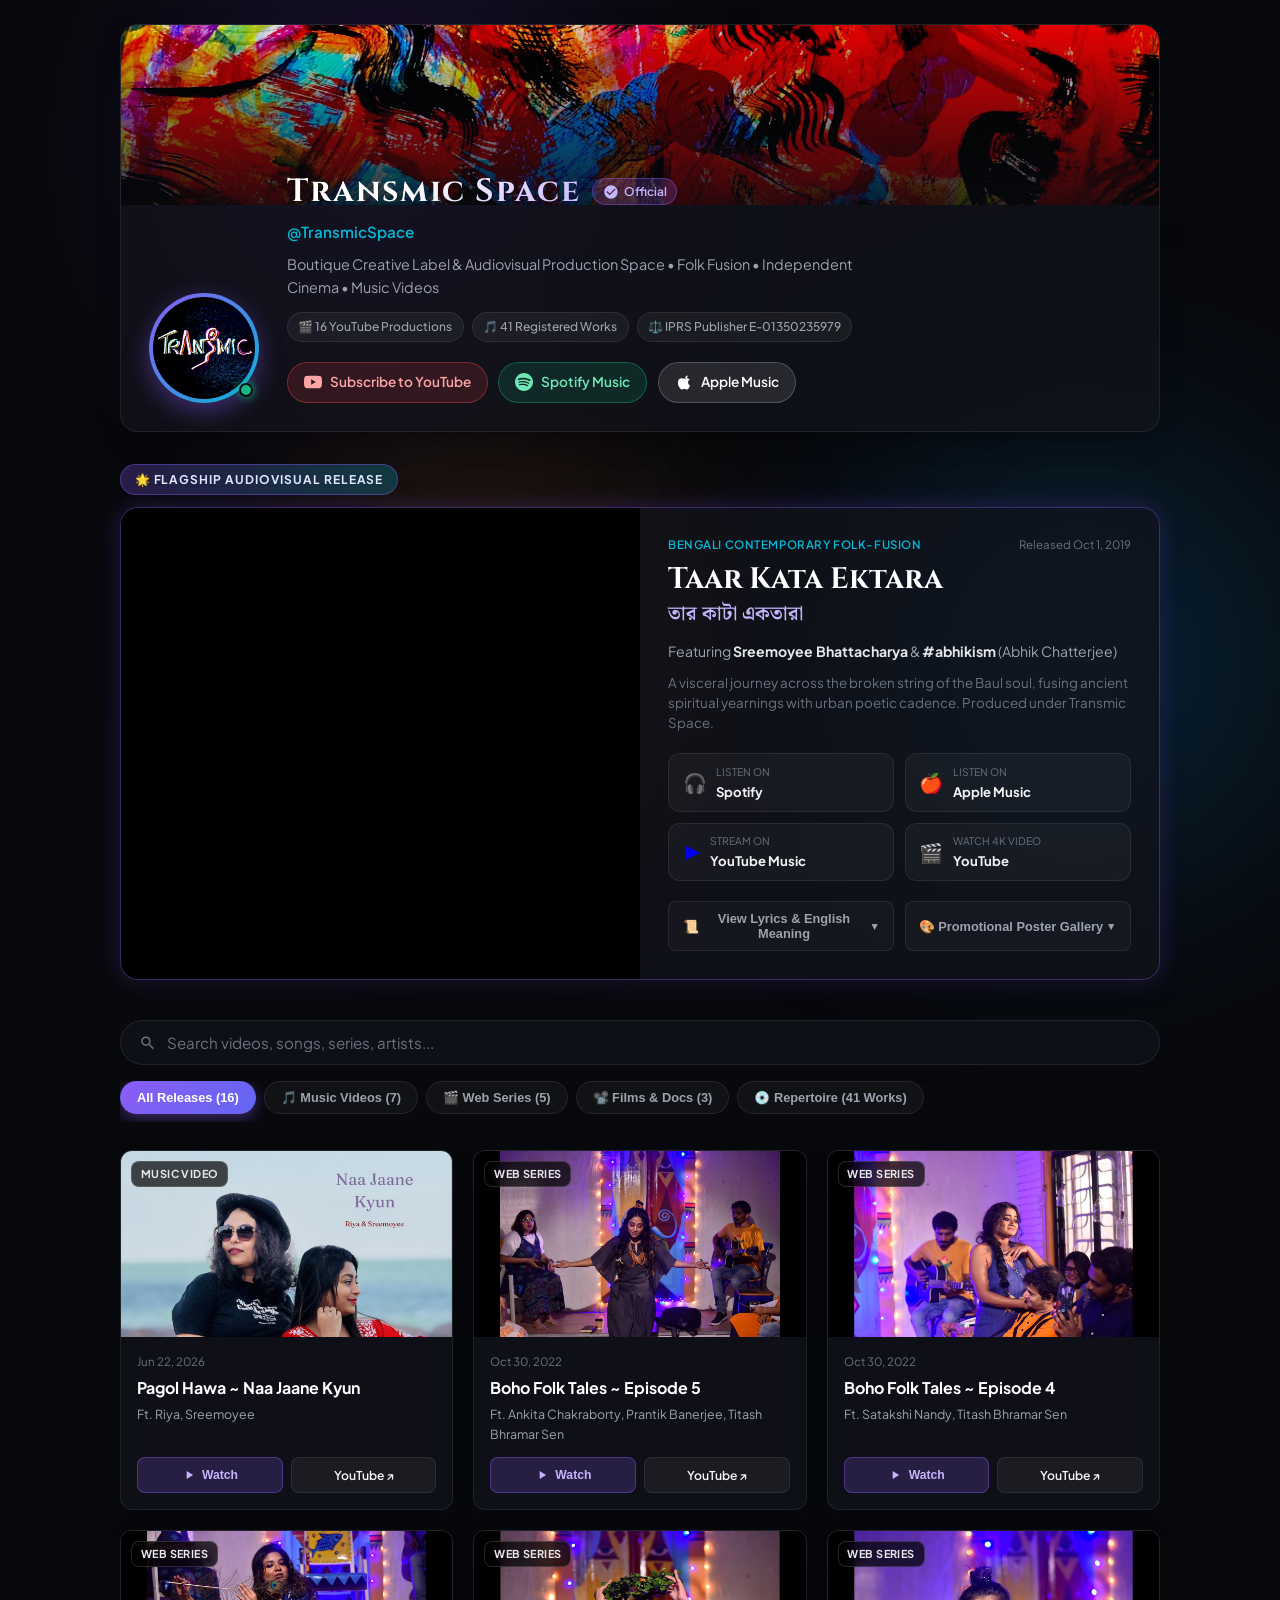
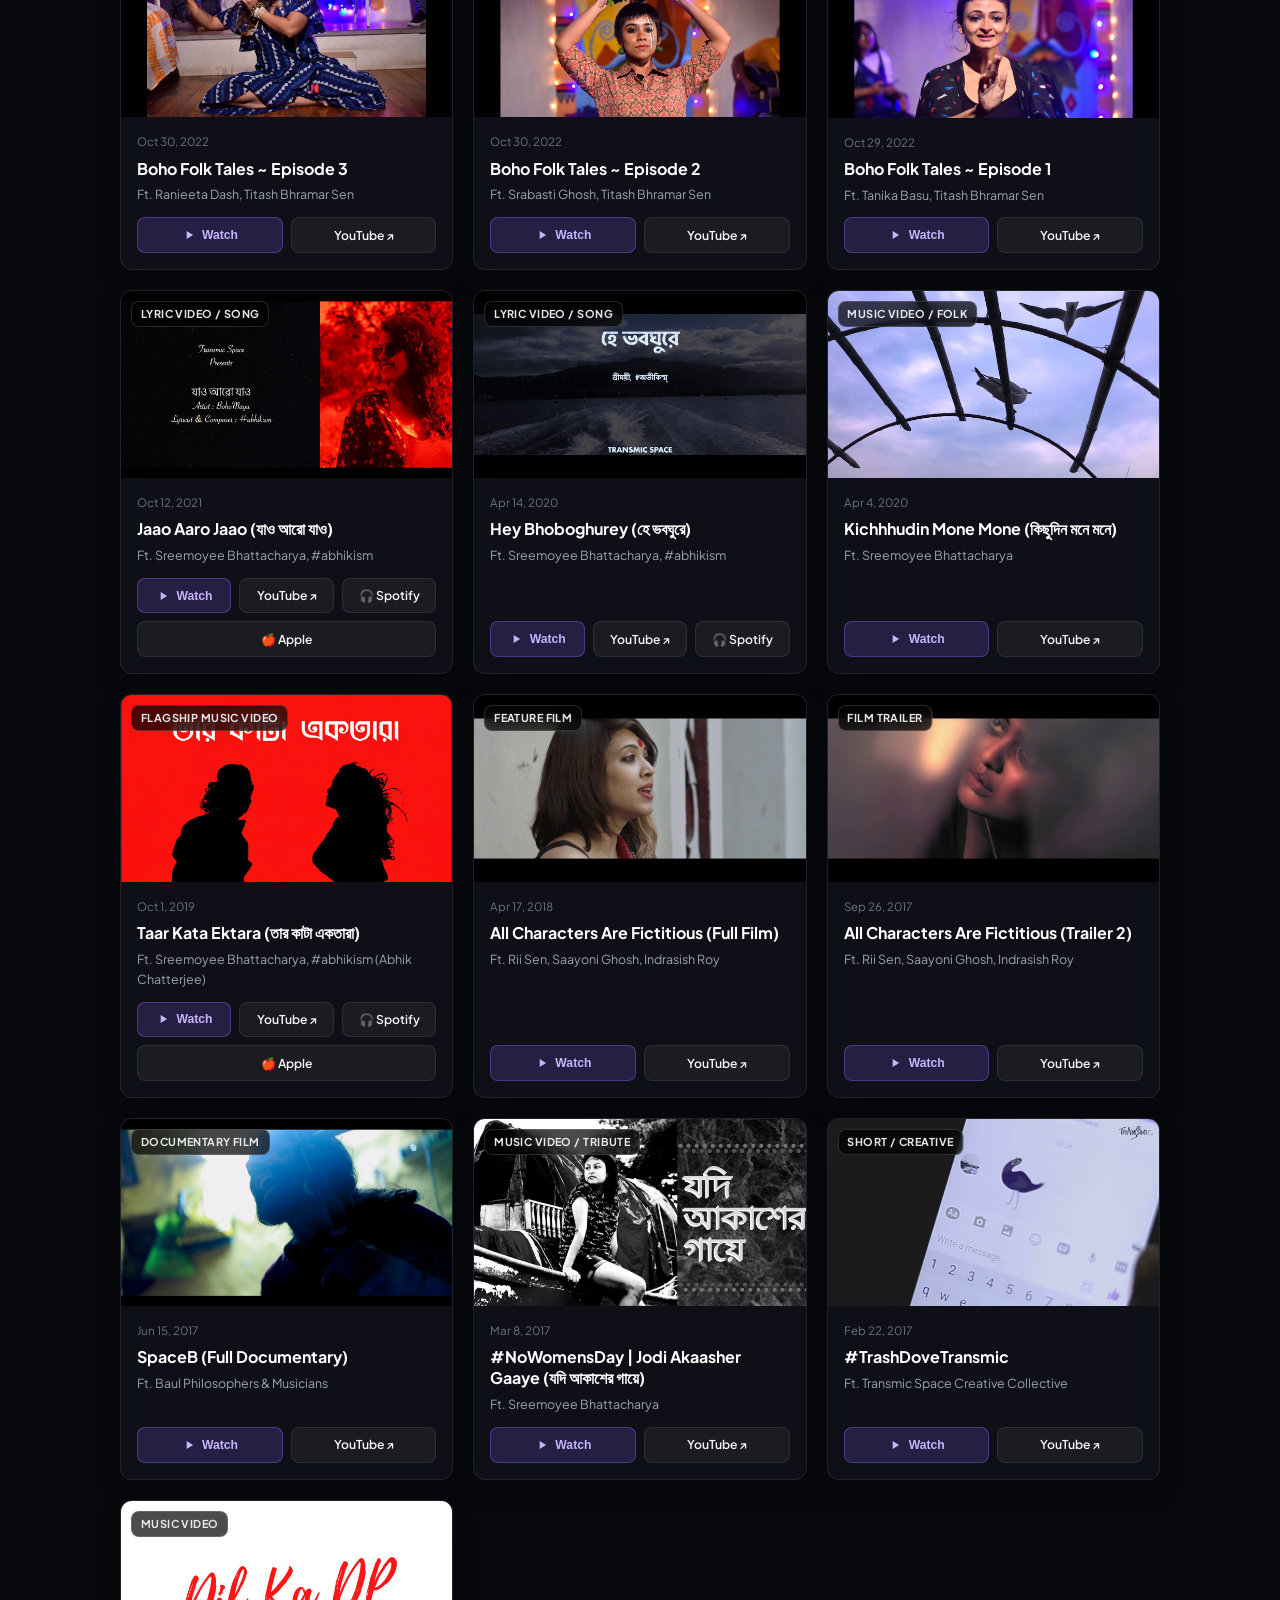
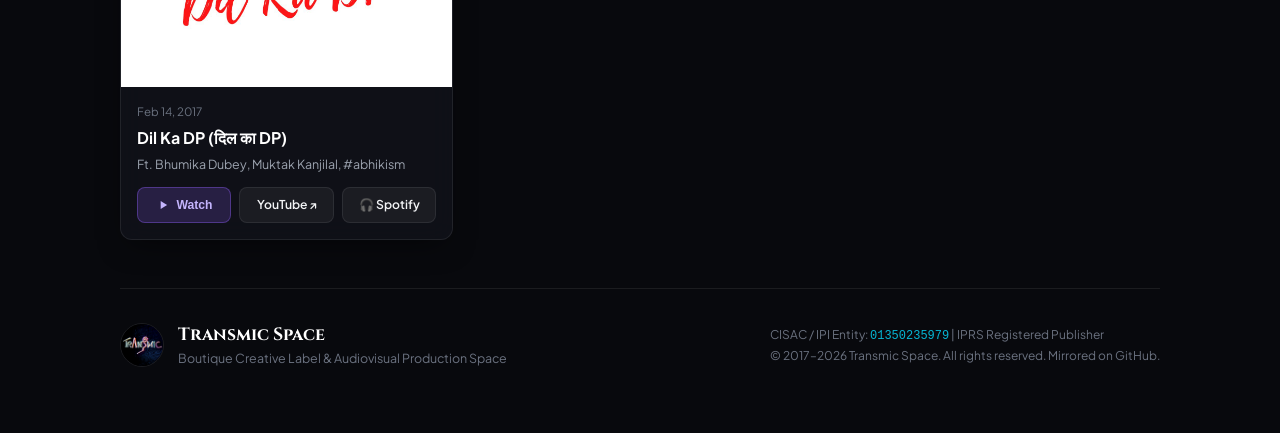
==== index.html @ 199c23d9 "feat(transmic): initialize Transmic Space repository with catalog database, documentation, assets, a" ====
<!DOCTYPE html>
<html lang="en">
<head>
  <meta charset="UTF-8">
  <meta name="viewport" content="width=device-width, initial-scale=1.0">
  <title>Transmic Space — Official Creative Hub & Catalog</title>
  <meta name="description" content="Transmic Space official audiovisual hub, music videos, web series, and independent cinema. Home of Taar Kata Ektara, Boho Folk Tales, and folk-fusion productions.">
  
  <!-- OpenGraph / Social Media -->
  <meta property="og:type" content="website">
  <meta property="og:title" content="Transmic Space — Official Creative Hub">
  <meta property="og:description" content="Audiovisual productions, folk-fusion music videos, web series, and independent cinema from Transmic Space.">
  <meta property="og:image" content="./03_ASSETS/03_IMAGES/Channel_Branding/transmic_space_banner.jpg">
  
  <!-- Favicon -->
  <link rel="icon" type="image/png" href="./03_ASSETS/03_IMAGES/Channel_Branding/transmic_space_logo.png">
  
  <!-- Fonts -->
  <link rel="preconnect" href="https://fonts.googleapis.com">
  <link rel="preconnect" href="https://fonts.gstatic.com" crossorigin>
  <link href="https://fonts.googleapis.com/css2?family=Plus+Jakarta+Sans:wght@300;400;500;600;700;800&family=Cinzel:wght@500;700;900&family=Noto+Serif+Bengali:wght@400;600;700&display=swap" rel="stylesheet">
  
  <!-- Styles -->
  <link rel="stylesheet" href="./style.css">
</head>
<body>
  <!-- Ambient background glow elements -->
  <div class="ambient-glow glow-1"></div>
  <div class="ambient-glow glow-2"></div>
  <div class="ambient-glow glow-3"></div>

  <div class="page-wrapper">
    <!-- Top Channel Banner -->
    <header class="channel-header">
      <div class="banner-container">
        <img src="./03_ASSETS/03_IMAGES/Channel_Branding/transmic_space_banner.jpg" alt="Transmic Space Channel Banner" class="banner-img">
        <div class="banner-overlay"></div>
      </div>
      
      <div class="profile-card">
        <div class="avatar-ring">
          <img src="./03_ASSETS/03_IMAGES/Channel_Branding/transmic_space_logo.png" alt="Transmic Space Logo" class="profile-avatar">
          <span class="pulse-indicator"></span>
        </div>
        
        <div class="profile-info">
          <div class="title-row">
            <h1 class="brand-title">Transmic Space</h1>
            <span class="verified-pill" title="Verified Creative Label">
              <svg viewBox="0 0 24 24" width="16" height="16" fill="currentColor">
                <path d="M12 2C6.48 2 2 6.48 2 12s4.48 10 10 10 10-4.48 10-10S17.52 2 12 2zm-2 15l-5-5 1.41-1.41L10 14.17l7.59-7.59L19 8l-9 9z"/>
              </svg>
              Official
            </span>
          </div>
          <p class="brand-handle">@TransmicSpace</p>
          <p class="brand-bio">
            Boutique Creative Label &amp; Audiovisual Production Space • Folk Fusion • Independent Cinema • Music Videos
          </p>
          
          <div class="badge-cluster">
            <span class="meta-chip">🎬 16 YouTube Productions</span>
            <span class="meta-chip">🎵 41 Registered Works</span>
            <span class="meta-chip">⚖️ IPRS Publisher E-01350235979</span>
          </div>

          <!-- Direct Channel Action Buttons -->
          <div class="quick-links">
            <a href="https://www.youtube.com/@TransmicSpace?sub_confirmation=1" target="_blank" rel="noopener" class="btn btn-yt">
              <svg viewBox="0 0 24 24" width="18" height="18" fill="currentColor">
                <path d="M23.498 6.186a3.016 3.016 0 0 0-2.122-2.136C19.505 3.545 12 3.545 12 3.545s-7.505 0-9.377.505A3.017 3.017 0 0 0 .502 6.186C0 8.07 0 12 0 12s0 3.93.502 5.814a3.016 3.016 0 0 0 2.122 2.136c1.871.505 9.376.505 9.376.505s7.505 0 9.377-.505a3.015 3.015 0 0 0 2.122-2.136C24 15.93 24 12 24 12s0-3.93-.502-5.814zM9.545 15.568V8.432L15.818 12l-6.273 3.568z"/>
              </svg>
              <span>Subscribe to YouTube</span>
            </a>
            <a href="https://open.spotify.com/album/1ZcM3i7tq3o5W8lV8lK0m1" target="_blank" rel="noopener" class="btn btn-spotify">
              <svg viewBox="0 0 24 24" width="18" height="18" fill="currentColor">
                <path d="M12 0C5.4 0 0 5.4 0 12s5.4 12 12 12 12-5.4 12-12S18.66 0 12 0zm5.521 17.34c-.24.359-.66.48-1.021.24-2.82-1.74-6.36-2.101-10.561-1.141-.418.122-.779-.179-.899-.539-.12-.421.18-.78.54-.9 4.56-1.021 8.52-.6 11.64 1.32.42.18.479.659.301 1.02zm1.44-3.3c-.301.42-.841.6-1.262.3-3.239-1.98-8.159-2.58-11.939-1.38-.479.12-1.02-.12-1.14-.6-.12-.48.12-1.021.6-1.141C9.6 9.9 15 10.561 18.72 12.84c.361.181.54.78.241 1.2zm.12-3.36C15.24 8.4 8.82 8.16 5.16 9.301c-.6.179-1.2-.181-1.38-.721-.18-.601.18-1.2.72-1.381 4.26-1.26 11.28-1.02 15.721 1.621.539.3.719 1.02.419 1.56-.299.421-1.02.599-1.559.3z"/>
              </svg>
              <span>Spotify Music</span>
            </a>
            <a href="https://music.apple.com/album/taar-kata-ektara-single/1476901844" target="_blank" rel="noopener" class="btn btn-apple">
              <svg viewBox="0 0 24 24" width="18" height="18" fill="currentColor">
                <path d="M18.71 19.5c-.83 1.24-1.71 2.45-3.05 2.47-1.34.03-1.77-.79-3.29-.79-1.53 0-2 .77-3.27.82-1.31.05-2.3-1.32-3.14-2.53C4.25 17 2.94 12.45 4.7 9.39c.87-1.52 2.43-2.48 4.12-2.51 1.28-.02 2.5.87 3.29.87.78 0 2.26-1.07 3.81-.91.65.03 2.47.26 3.64 1.98-.09.06-2.17 1.28-2.15 3.81.03 3.02 2.65 4.03 2.68 4.04-.03.07-.42 1.44-1.38 2.83M15.97 6.37c.63-.76 1.05-1.83.93-2.89-.91.04-2.01.61-2.66 1.37-.58.67-1.09 1.76-.95 2.8 1.02.08 2.05-.52 2.68-1.28z"/>
              </svg>
              <span>Apple Music</span>
            </a>
          </div>
        </div>
      </div>
    </header>

    <!-- Flagship Spotlight: Taar Kata Ektara -->
    <section class="spotlight-section">
      <div class="section-label">
        <span class="spotlight-tag">🌟 FLAGSHIP AUDIOVISUAL RELEASE</span>
      </div>
      
      <div class="spotlight-card">
        <div class="spotlight-video-pane">
          <div class="video-embed-wrapper">
            <iframe 
              src="https://www.youtube.com/embed/_PXjXY4ZAB8?enablejsapi=1&origin=https://se7enxt.github.io" 
              title="Taar Kata Ektara Official Video" 
              frameborder="0" 
              allow="accelerometer; autoplay; clipboard-write; encrypted-media; gyroscope; picture-in-picture; web-share" 
              allowfullscreen>
            </iframe>
          </div>
        </div>
        
        <div class="spotlight-content">
          <div class="spotlight-header">
            <span class="genre-pill">Bengali Contemporary Folk-Fusion</span>
            <span class="date-chip">Released Oct 1, 2019</span>
          </div>
          <h2 class="spotlight-title">Taar Kata Ektara</h2>
          <h3 class="spotlight-sub-bengali">তার কাটা একতারা</h3>
          <p class="spotlight-artists">
            Featuring <strong>Sreemoyee Bhattacharya</strong> &amp; <strong>#abhikism</strong> (Abhik Chatterjee)
          </p>
          <p class="spotlight-desc">
            A visceral journey across the broken string of the Baul soul, fusing ancient spiritual yearnings with urban poetic cadence. Produced under Transmic Space.
          </p>
          
          <!-- DSP Buttons Grid -->
          <div class="dsp-grid">
            <a href="https://open.spotify.com/album/1ZcM3i7tq3o5W8lV8lK0m1" target="_blank" rel="noopener" class="dsp-btn dsp-spotify">
              <span class="dsp-icon">🎧</span>
              <div class="dsp-text">
                <span class="dsp-action">Listen on</span>
                <span class="dsp-name">Spotify</span>
              </div>
            </a>
            <a href="https://music.apple.com/album/taar-kata-ektara-single/1476901844" target="_blank" rel="noopener" class="dsp-btn dsp-apple">
              <span class="dsp-icon">🍎</span>
              <div class="dsp-text">
                <span class="dsp-action">Listen on</span>
                <span class="dsp-name">Apple Music</span>
              </div>
            </a>
            <a href="https://music.youtube.com/watch?v=_PXjXY4ZAB8" target="_blank" rel="noopener" class="dsp-btn dsp-ytmusic">
              <span class="dsp-icon">▶️</span>
              <div class="dsp-text">
                <span class="dsp-action">Stream on</span>
                <span class="dsp-name">YouTube Music</span>
              </div>
            </a>
            <a href="https://www.youtube.com/watch?v=_PXjXY4ZAB8" target="_blank" rel="noopener" class="dsp-btn dsp-video">
              <span class="dsp-icon">🎬</span>
              <div class="dsp-text">
                <span class="dsp-action">Watch 4K Video</span>
                <span class="dsp-name">YouTube</span>
              </div>
            </a>
          </div>

          <!-- Collapsible Drawers (Lyrics & Poster Art) -->
          <div class="interactive-toggles">
            <button class="toggle-btn" id="btn-toggle-lyrics" onclick="toggleLyrics()">
              <span class="toggle-icon">📜</span>
              <span>View Lyrics &amp; English Meaning</span>
              <span class="chevron">▼</span>
            </button>
            <button class="toggle-btn" id="btn-toggle-gallery" onclick="toggleGallery()">
              <span class="toggle-icon">🎨</span>
              <span>Promotional Poster Gallery</span>
              <span class="chevron">▼</span>
            </button>
          </div>

          <!-- Lyrics Drawer Content -->
          <div class="drawer-content" id="lyrics-drawer">
            <div class="lyrics-grid">
              <div class="lyrics-col">
                <h4>Original Bengali</h4>
                <p class="lyrics-verse">
                  বুকের ভেতর চিনচিন করে<br>
                  আমার আর কি বা করার আছে<br>
                  শুকনো বাতাস উড়ে এসে<br>
                  বসেছে আমার জানলার কাছে
                </p>
                <p class="lyrics-verse">
                  একলা আকাশ একলা আমি<br>
                  একলা নদীর চরে<br>
                  তার কাটা এক একতারা<br>
                  সুরে সুরে গান করে
                </p>
                <p class="lyrics-verse">
                  চোখের কোণে ধুলো জমে<br>
                  মনের ঘরে কান্না<br>
                  অপেক্ষাতে দিন কেটে যায়<br>
                  কেউ তো ফিরে আর এলো না<br>
                  শহুরে ভিড়ে হারিয়ে গেছি<br>
                  নিজের ছায়া নিজেই খুঁজি<br>
                  ভুল সুরের এই নাট্যমঞ্চে<br>
                  সত্যি মিথ্যা কোথায় বুঝি
                </p>
                <p class="lyrics-verse">
                  তার ছিঁড়েছে সুর তো আছে<br>
                  মন বাউলের গান<br>
                  দূর দিগন্তে মিলিয়ে যায়<br>
                  ভাঙা বুকের টান
                </p>
              </div>
              <div class="lyrics-col">
                <h4>English Translation</h4>
                <p class="lyrics-verse">
                  There is a sharp, subtle ache inside my chest,<br>
                  What more can I possibly do?<br>
                  A dry breeze comes blowing in,<br>
                  And settles beside my window sill.
                </p>
                <p class="lyrics-verse">
                  The lonely sky, and lonely me,<br>
                  Alone upon the riverbank.<br>
                  A broken-stringed ektara<br>
                  Still pours out melodies in song.
                </p>
                <p class="lyrics-verse">
                  Dust gathers in the corners of my eyes,<br>
                  Weeping resides within the chamber of the mind.<br>
                  Days pass in endless waiting,<br>
                  Yet no one ever returns.<br>
                  Lost inside the urban rush,<br>
                  Searching for my own lingering shadow,<br>
                  On this stage of dissonant notes,<br>
                  How can I tell what is real from what is illusion?
                </p>
                <p class="lyrics-verse">
                  The string has snapped, yet the resonance endures,<br>
                  The song of the wanderer soul inside.<br>
                  Melts into the distant horizon,<br>
                  The eternal yearning of a fractured heart.
                </p>
              </div>
            </div>
          </div>

          <!-- Poster Gallery Drawer Content -->
          <div class="drawer-content" id="gallery-drawer">
            <div class="posters-grid">
              <div class="poster-item">
                <img src="./03_ASSETS/03_IMAGES/Taar_Kata_Ektara/poster_crimson_noir.png" alt="Crimson Noir Master Edition" onclick="openLightbox(this.src)">
                <span>Crimson Noir Master</span>
              </div>
              <div class="poster-item">
                <img src="./03_ASSETS/03_IMAGES/Taar_Kata_Ektara/poster_silver_mist.png" alt="Silver Mist Edition" onclick="openLightbox(this.src)">
                <span>Silver Mist Edition</span>
              </div>
              <div class="poster-item">
                <img src="./03_ASSETS/03_IMAGES/Taar_Kata_Ektara/poster_minimalist_a24.png" alt="Minimalist A24 Edition" onclick="openLightbox(this.src)">
                <span>Minimalist A24 Edition</span>
              </div>
            </div>
          </div>
        </div>
      </div>
    </section>

    <!-- Master Catalog Hub Section -->
    <main class="catalog-section">
      <div class="catalog-controls">
        <div class="search-box">
          <svg viewBox="0 0 24 24" width="18" height="18" fill="currentColor">
            <path d="M15.5 14h-.79l-.28-.27A6.471 6.471 0 0 0 16 9.5 6.5 6.5 0 1 0 9.5 16c1.61 0 3.09-.59 4.23-1.57l.27.28v.79l5 4.99L20.49 19l-4.99-5zm-6 0C7.01 14 5 11.99 5 9.5S7.01 5 9.5 5 14 7.01 14 9.5 11.99 14 9.5 14z"/>
          </svg>
          <input type="text" id="searchInput" placeholder="Search videos, songs, series, artists..." oninput="handleSearch()">
        </div>
        
        <div class="filter-tabs" id="filterTabs">
          <button class="filter-tab active" data-filter="all" onclick="setFilter('all')">All Releases (16)</button>
          <button class="filter-tab" data-filter="Music Videos" onclick="setFilter('Music Videos')">🎵 Music Videos (7)</button>
          <button class="filter-tab" data-filter="Web Series" onclick="setFilter('Web Series')">🎬 Web Series (5)</button>
          <button class="filter-tab" data-filter="Films & Documentaries" onclick="setFilter('Films & Documentaries')">📽️ Films &amp; Docs (3)</button>
          <button class="filter-tab" data-filter="Publishing Repertoire" onclick="setFilter('Publishing Repertoire')">💿 Repertoire (41 Works)</button>
        </div>
      </div>

      <!-- Video Grid Container -->
      <div class="cards-grid" id="releasesGrid">
        <!-- Rendered via JavaScript -->
      </div>
    </main>

    <!-- Footer -->
    <footer class="site-footer">
      <div class="footer-content">
        <div class="footer-brand">
          <img src="./03_ASSETS/03_IMAGES/Channel_Branding/transmic_space_logo.png" alt="Transmic Space" class="footer-logo">
          <div>
            <h3>Transmic Space</h3>
            <p>Boutique Creative Label &amp; Audiovisual Production Space</p>
          </div>
        </div>
        <div class="footer-legal">
          <p>CISAC / IPI Entity: <code>01350235979</code> | IPRS Registered Publisher</p>
          <p>© 2017–2026 Transmic Space. All rights reserved. Mirrored on GitHub.</p>
        </div>
      </div>
    </footer>
  </div>

  <!-- Video Modal / Lightbox -->
  <div class="video-modal" id="videoModal" onclick="closeModal(event)">
    <div class="modal-dialog">
      <button class="modal-close" onclick="closeModalForce()">&times;</button>
      <div class="modal-embed" id="modalEmbed">
        <!-- Iframe injected here -->
      </div>
      <div class="modal-meta" id="modalMeta"></div>
    </div>
  </div>

  <!-- Image Lightbox Modal -->
  <div class="image-modal" id="imageModal" onclick="closeImageModal()">
    <img id="imageModalTarget" src="" alt="Enlarged Artwork">
  </div>

  <!-- Scripts -->
  <script src="./catalog_data.js"></script>
  <script src="./app.js"></script>
</body>
</html>
---- style.css ----
/* ==========================================================================
   Transmic Space — Master Stylesheet
   Modern Glassmorphism & Cyber-Indie Visual Language
   ========================================================================== */

:root {
  --bg-deep: #08090d;
  --bg-card: rgba(18, 20, 29, 0.72);
  --bg-card-hover: rgba(26, 29, 43, 0.88);
  --border-subtle: rgba(255, 255, 255, 0.08);
  --border-glow: rgba(138, 92, 246, 0.35);
  
  --text-main: #f3f4f6;
  --text-muted: #9ca3af;
  --text-dim: #6b7280;
  
  --accent-purple: #8b5cf6;
  --accent-cyan: #06b6d4;
  --accent-amber: #f59e0b;
  --accent-red: #ef4444;
  --accent-emerald: #10b981;
  
  --radius-lg: 18px;
  --radius-md: 12px;
  --radius-sm: 8px;
  --radius-full: 9999px;
  
  --shadow-card: 0 10px 30px -10px rgba(0, 0, 0, 0.6);
  --shadow-glow: 0 0 25px rgba(139, 92, 246, 0.25);
  --transition: all 0.25s cubic-bezier(0.16, 1, 0.3, 1);
}

* {
  box-sizing: border-box;
  margin: 0;
  padding: 0;
}

body {
  font-family: 'Plus Jakarta Sans', -apple-system, BlinkMacSystemFont, 'Segoe UI', Roboto, sans-serif;
  background-color: var(--bg-deep);
  color: var(--text-main);
  line-height: 1.6;
  min-height: 100vh;
  position: relative;
  overflow-x: hidden;
  -webkit-font-smoothing: antialiased;
}

/* Ambient Background Aura Lights */
.ambient-glow {
  position: fixed;
  border-radius: 50%;
  filter: blur(120px);
  pointer-events: none;
  z-index: 0;
  opacity: 0.35;
}

.glow-1 {
  width: 500px;
  height: 500px;
  background: radial-gradient(circle, #7c3aed 0%, transparent 70%);
  top: -100px;
  left: 10%;
}

.glow-2 {
  width: 600px;
  height: 600px;
  background: radial-gradient(circle, #0284c7 0%, transparent 70%);
  top: 40%;
  right: -100px;
}

.glow-3 {
  width: 450px;
  height: 450px;
  background: radial-gradient(circle, #d97706 0%, transparent 70%);
  bottom: 5%;
  left: 20%;
}

/* Page Layout Wrapper */
.page-wrapper {
  position: relative;
  z-index: 1;
  max-width: 1080px;
  margin: 0 auto;
  padding: 1.5rem 1.25rem 4rem 1.25rem;
}

/* Header & Banner */
.channel-header {
  margin-bottom: 2rem;
  border-radius: var(--radius-lg);
  overflow: hidden;
  background: var(--bg-card);
  border: 1px solid var(--border-subtle);
  box-shadow: var(--shadow-card);
  backdrop-filter: blur(16px);
}

.banner-container {
  position: relative;
  width: 100%;
  height: 180px;
  overflow: hidden;
  background: #111;
}

.banner-img {
  width: 100%;
  height: 100%;
  object-fit: cover;
  object-position: center;
}

.banner-overlay {
  position: absolute;
  inset: 0;
  background: linear-gradient(180deg, rgba(8,9,13,0.1) 0%, rgba(8,9,13,0.85) 100%);
}

.profile-card {
  padding: 0 1.75rem 1.75rem 1.75rem;
  margin-top: -55px;
  position: relative;
  display: flex;
  flex-direction: column;
  align-items: center;
  text-align: center;
}

@media (min-width: 768px) {
  .profile-card {
    flex-direction: row;
    text-align: left;
    align-items: flex-end;
    gap: 1.75rem;
  }
}

.avatar-ring {
  position: relative;
  width: 110px;
  height: 110px;
  border-radius: 50%;
  padding: 4px;
  background: linear-gradient(135deg, var(--accent-purple), var(--accent-cyan));
  box-shadow: 0 8px 24px rgba(139, 92, 246, 0.4);
  flex-shrink: 0;
}

.profile-avatar {
  width: 100%;
  height: 100%;
  border-radius: 50%;
  object-fit: cover;
  background: #000;
  display: block;
}

.pulse-indicator {
  position: absolute;
  bottom: 6px;
  right: 6px;
  width: 14px;
  height: 14px;
  background-color: var(--accent-emerald);
  border: 2px solid var(--bg-deep);
  border-radius: 50%;
  box-shadow: 0 0 10px var(--accent-emerald);
}

.profile-info {
  flex-grow: 1;
  margin-top: 1rem;
}

.title-row {
  display: flex;
  align-items: center;
  justify-content: center;
  gap: 0.75rem;
  flex-wrap: wrap;
}

@media (min-width: 768px) {
  .title-row {
    justify-content: flex-start;
  }
}

.brand-title {
  font-family: 'Cinzel', serif;
  font-size: 2rem;
  font-weight: 700;
  letter-spacing: 0.05em;
  background: linear-gradient(135deg, #ffffff 40%, #c4b5fd 100%);
  -webkit-background-clip: text;
  -webkit-text-fill-color: transparent;
}

.verified-pill {
  display: inline-flex;
  align-items: center;
  gap: 0.3rem;
  background: rgba(139, 92, 246, 0.2);
  color: #c4b5fd;
  border: 1px solid rgba(139, 92, 246, 0.4);
  padding: 0.2rem 0.6rem;
  border-radius: var(--radius-full);
  font-size: 0.75rem;
  font-weight: 600;
}

.brand-handle {
  color: var(--accent-cyan);
  font-size: 0.95rem;
  font-weight: 600;
  margin-top: 0.2rem;
}

.brand-bio {
  color: var(--text-muted);
  font-size: 0.9rem;
  margin-top: 0.5rem;
  max-width: 600px;
}

.badge-cluster {
  display: flex;
  flex-wrap: wrap;
  gap: 0.5rem;
  margin-top: 0.85rem;
  justify-content: center;
}

@media (min-width: 768px) {
  .badge-cluster {
    justify-content: flex-start;
  }
}

.meta-chip {
  background: rgba(255, 255, 255, 0.05);
  border: 1px solid var(--border-subtle);
  color: var(--text-muted);
  padding: 0.25rem 0.65rem;
  border-radius: var(--radius-full);
  font-size: 0.75rem;
  font-weight: 500;
}

/* Quick Action Links */
.quick-links {
  display: flex;
  flex-wrap: wrap;
  gap: 0.65rem;
  margin-top: 1.25rem;
  justify-content: center;
}

@media (min-width: 768px) {
  .quick-links {
    justify-content: flex-start;
  }
}

.btn {
  display: inline-flex;
  align-items: center;
  gap: 0.5rem;
  padding: 0.55rem 1rem;
  border-radius: var(--radius-full);
  font-size: 0.85rem;
  font-weight: 600;
  text-decoration: none;
  cursor: pointer;
  transition: var(--transition);
  border: 1px solid transparent;
}

.btn-yt {
  background: rgba(239, 68, 68, 0.15);
  color: #fca5a5;
  border-color: rgba(239, 68, 68, 0.4);
}
.btn-yt:hover {
  background: #dc2626;
  color: #fff;
  box-shadow: 0 0 16px rgba(220, 38, 38, 0.4);
  transform: translateY(-2px);
}

.btn-spotify {
  background: rgba(16, 185, 129, 0.15);
  color: #6ee7b7;
  border-color: rgba(16, 185, 129, 0.4);
}
.btn-spotify:hover {
  background: #10b981;
  color: #000;
  box-shadow: 0 0 16px rgba(16, 185, 129, 0.4);
  transform: translateY(-2px);
}

.btn-apple {
  background: rgba(255, 255, 255, 0.1);
  color: #ffffff;
  border-color: rgba(255, 255, 255, 0.2);
}
.btn-apple:hover {
  background: #ffffff;
  color: #000;
  box-shadow: 0 0 16px rgba(255, 255, 255, 0.3);
  transform: translateY(-2px);
}

/* ==========================================================================
   Flagship Spotlight Section
   ========================================================================== */
.spotlight-section {
  margin-bottom: 2.5rem;
}

.section-label {
  margin-bottom: 0.75rem;
}

.spotlight-tag {
  display: inline-block;
  background: linear-gradient(90deg, rgba(139, 92, 246, 0.25), rgba(6, 182, 212, 0.25));
  border: 1px solid rgba(139, 92, 246, 0.4);
  color: #e0e7ff;
  padding: 0.3rem 0.85rem;
  border-radius: var(--radius-full);
  font-size: 0.75rem;
  font-weight: 700;
  letter-spacing: 0.08em;
  text-transform: uppercase;
}

.spotlight-card {
  background: var(--bg-card);
  border: 1px solid var(--border-glow);
  border-radius: var(--radius-lg);
  overflow: hidden;
  box-shadow: var(--shadow-card), var(--shadow-glow);
  backdrop-filter: blur(16px);
  display: flex;
  flex-direction: column;
}

@media (min-width: 900px) {
  .spotlight-card {
    flex-direction: row;
  }
}

.spotlight-video-pane {
  flex: 1 1 50%;
  background: #000;
  display: flex;
  align-items: center;
}

.video-embed-wrapper {
  position: relative;
  width: 100%;
  padding-bottom: 56.25%; /* 16:9 Aspect Ratio */
  height: 0;
}

.video-embed-wrapper iframe {
  position: absolute;
  top: 0;
  left: 0;
  width: 100%;
  height: 100%;
  border: none;
}

.spotlight-content {
  flex: 1 1 50%;
  padding: 1.75rem;
  display: flex;
  flex-direction: column;
}

.spotlight-header {
  display: flex;
  justify-content: space-between;
  align-items: center;
  gap: 0.5rem;
  margin-bottom: 0.5rem;
}

.genre-pill {
  font-size: 0.72rem;
  font-weight: 600;
  color: var(--accent-cyan);
  text-transform: uppercase;
  letter-spacing: 0.05em;
}

.date-chip {
  font-size: 0.72rem;
  color: var(--text-dim);
}

.spotlight-title {
  font-family: 'Cinzel', serif;
  font-size: 1.85rem;
  font-weight: 700;
  color: #fff;
  line-height: 1.2;
}

.spotlight-sub-bengali {
  font-family: 'Noto Serif Bengali', serif;
  font-size: 1.25rem;
  color: #c4b5fd;
  margin-bottom: 0.65rem;
  font-weight: 600;
}

.spotlight-artists {
  font-size: 0.88rem;
  color: var(--text-muted);
  margin-bottom: 0.65rem;
}

.spotlight-artists strong {
  color: #e5e7eb;
}

.spotlight-desc {
  font-size: 0.84rem;
  color: var(--text-dim);
  margin-bottom: 1.25rem;
  line-height: 1.5;
}

/* DSP Grid in Spotlight */
.dsp-grid {
  display: grid;
  grid-template-columns: repeat(2, 1fr);
  gap: 0.65rem;
  margin-bottom: 1.25rem;
}

.dsp-btn {
  display: flex;
  align-items: center;
  gap: 0.6rem;
  padding: 0.6rem 0.85rem;
  border-radius: var(--radius-md);
  text-decoration: none;
  background: rgba(255, 255, 255, 0.04);
  border: 1px solid var(--border-subtle);
  transition: var(--transition);
}

.dsp-btn:hover {
  background: rgba(255, 255, 255, 0.09);
  border-color: rgba(255, 255, 255, 0.2);
  transform: translateY(-2px);
}

.dsp-icon {
  font-size: 1.2rem;
}

.dsp-text {
  display: flex;
  flex-direction: column;
}

.dsp-action {
  font-size: 0.65rem;
  color: var(--text-dim);
  text-transform: uppercase;
}

.dsp-name {
  font-size: 0.82rem;
  font-weight: 700;
  color: var(--text-main);
}

.dsp-spotify:hover { border-color: #10b981; }
.dsp-apple:hover { border-color: #f43f5e; }
.dsp-ytmusic:hover { border-color: #ef4444; }
.dsp-video:hover { border-color: #f59e0b; }

/* Interactive Toggles & Drawers */
.interactive-toggles {
  display: flex;
  gap: 0.65rem;
  flex-wrap: wrap;
  margin-top: auto;
}

.toggle-btn {
  flex: 1;
  display: inline-flex;
  align-items: center;
  justify-content: space-between;
  background: rgba(255, 255, 255, 0.03);
  border: 1px solid var(--border-subtle);
  color: var(--text-muted);
  padding: 0.55rem 0.85rem;
  border-radius: var(--radius-sm);
  font-size: 0.8rem;
  font-weight: 600;
  cursor: pointer;
  transition: var(--transition);
}

.toggle-btn:hover {
  background: rgba(255, 255, 255, 0.07);
  color: var(--text-main);
  border-color: var(--border-glow);
}

.toggle-btn.active {
  background: rgba(139, 92, 246, 0.15);
  color: #c4b5fd;
  border-color: rgba(139, 92, 246, 0.4);
}

.toggle-btn .chevron {
  font-size: 0.65rem;
  transition: transform 0.25s ease;
}

.toggle-btn.active .chevron {
  transform: rotate(180deg);
}

.drawer-content {
  display: none;
  margin-top: 1rem;
  padding: 1.25rem;
  background: rgba(10, 11, 16, 0.85);
  border-radius: var(--radius-md);
  border: 1px solid var(--border-subtle);
  animation: slideDown 0.3s ease;
}

.drawer-content.open {
  display: block;
}

@keyframes slideDown {
  from { opacity: 0; transform: translateY(-8px); }
  to { opacity: 1; transform: translateY(0); }
}

.lyrics-grid {
  display: grid;
  grid-template-columns: 1fr;
  gap: 1.5rem;
}

@media (min-width: 600px) {
  .lyrics-grid {
    grid-template-columns: 1fr 1fr;
  }
}

.lyrics-col h4 {
  font-size: 0.85rem;
  text-transform: uppercase;
  letter-spacing: 0.05em;
  color: var(--accent-cyan);
  margin-bottom: 0.75rem;
}

.lyrics-verse {
  font-size: 0.85rem;
  color: #e5e7eb;
  line-height: 1.7;
  margin-bottom: 1rem;
  font-family: 'Noto Serif Bengali', serif;
}

.lyrics-col:last-child .lyrics-verse {
  font-family: 'Plus Jakarta Sans', sans-serif;
  color: var(--text-muted);
}

/* Poster Gallery Grid */
.posters-grid {
  display: grid;
  grid-template-columns: repeat(3, 1fr);
  gap: 0.75rem;
}

.poster-item {
  display: flex;
  flex-direction: column;
  align-items: center;
  gap: 0.4rem;
  cursor: pointer;
}

.poster-item img {
  width: 100%;
  aspect-ratio: 4/5;
  object-fit: cover;
  border-radius: var(--radius-sm);
  border: 1px solid var(--border-subtle);
  transition: var(--transition);
}

.poster-item:hover img {
  transform: scale(1.04);
  border-color: var(--accent-purple);
  box-shadow: 0 6px 18px rgba(139, 92, 246, 0.4);
}

.poster-item span {
  font-size: 0.7rem;
  color: var(--text-dim);
  text-align: center;
}

/* ==========================================================================
   Catalog Controls & Filtering
   ========================================================================== */
.catalog-section {
  margin-bottom: 3rem;
}

.catalog-controls {
  margin-bottom: 1.75rem;
  display: flex;
  flex-direction: column;
  gap: 1rem;
}

.search-box {
  display: flex;
  align-items: center;
  gap: 0.65rem;
  background: var(--bg-card);
  border: 1px solid var(--border-subtle);
  padding: 0.75rem 1.15rem;
  border-radius: var(--radius-full);
  backdrop-filter: blur(12px);
  color: var(--text-dim);
  transition: var(--transition);
}

.search-box:focus-within {
  border-color: var(--accent-purple);
  box-shadow: 0 0 20px rgba(139, 92, 246, 0.25);
  color: var(--accent-purple);
}

.search-box input {
  background: transparent;
  border: none;
  outline: none;
  color: var(--text-main);
  font-size: 0.95rem;
  width: 100%;
  font-family: inherit;
}

.search-box input::placeholder {
  color: var(--text-dim);
}

.filter-tabs {
  display: flex;
  gap: 0.5rem;
  overflow-x: auto;
  padding-bottom: 0.5rem;
  scrollbar-width: thin;
}

.filter-tab {
  white-space: nowrap;
  background: rgba(255, 255, 255, 0.04);
  border: 1px solid var(--border-subtle);
  color: var(--text-muted);
  padding: 0.5rem 1rem;
  border-radius: var(--radius-full);
  font-size: 0.8rem;
  font-weight: 600;
  cursor: pointer;
  transition: var(--transition);
}

.filter-tab:hover {
  background: rgba(255, 255, 255, 0.09);
  color: #fff;
}

.filter-tab.active {
  background: linear-gradient(135deg, var(--accent-purple), #6366f1);
  color: #fff;
  border-color: transparent;
  box-shadow: 0 4px 14px rgba(139, 92, 246, 0.4);
}

/* ==========================================================================
   Releases Cards Grid
   ========================================================================== */
.cards-grid {
  display: grid;
  grid-template-columns: 1fr;
  gap: 1.25rem;
}

@media (min-width: 640px) {
  .cards-grid {
    grid-template-columns: repeat(2, 1fr);
  }
}

@media (min-width: 960px) {
  .cards-grid {
    grid-template-columns: repeat(3, 1fr);
  }
}

.release-card {
  background: var(--bg-card);
  border: 1px solid var(--border-subtle);
  border-radius: var(--radius-md);
  overflow: hidden;
  box-shadow: var(--shadow-card);
  backdrop-filter: blur(12px);
  display: flex;
  flex-direction: column;
  transition: var(--transition);
  position: relative;
}

.release-card:hover {
  transform: translateY(-4px);
  border-color: rgba(139, 92, 246, 0.4);
  box-shadow: 0 12px 30px rgba(0, 0, 0, 0.5), 0 0 20px rgba(139, 92, 246, 0.2);
}

.card-thumb-wrap {
  position: relative;
  width: 100%;
  aspect-ratio: 16/9;
  background: #111;
  overflow: hidden;
  cursor: pointer;
}

.card-thumb {
  width: 100%;
  height: 100%;
  object-fit: cover;
  transition: transform 0.4s ease;
}

.release-card:hover .card-thumb {
  transform: scale(1.05);
}

.play-overlay {
  position: absolute;
  inset: 0;
  background: rgba(0, 0, 0, 0.35);
  display: flex;
  align-items: center;
  justify-content: center;
  opacity: 0;
  transition: var(--transition);
}

.release-card:hover .play-overlay {
  opacity: 1;
}

.play-circle {
  width: 48px;
  height: 48px;
  background: rgba(139, 92, 246, 0.9);
  border-radius: 50%;
  display: flex;
  align-items: center;
  justify-content: center;
  color: #fff;
  box-shadow: 0 0 16px rgba(139, 92, 246, 0.6);
  transform: scale(0.9);
  transition: transform 0.2s ease;
}

.release-card:hover .play-circle {
  transform: scale(1);
}

.card-badge {
  position: absolute;
  top: 10px;
  left: 10px;
  background: rgba(0, 0, 0, 0.7);
  backdrop-filter: blur(8px);
  border: 1px solid rgba(255, 255, 255, 0.15);
  color: #e5e7eb;
  padding: 0.2rem 0.55rem;
  border-radius: var(--radius-sm);
  font-size: 0.68rem;
  font-weight: 700;
  text-transform: uppercase;
  letter-spacing: 0.04em;
}

.card-body {
  padding: 1rem;
  display: flex;
  flex-direction: column;
  flex-grow: 1;
}

.card-date {
  font-size: 0.72rem;
  color: var(--text-dim);
  margin-bottom: 0.35rem;
}

.card-title {
  font-size: 1rem;
  font-weight: 700;
  color: #ffffff;
  line-height: 1.35;
  margin-bottom: 0.4rem;
}

.card-artists {
  font-size: 0.78rem;
  color: var(--text-muted);
  margin-bottom: 0.75rem;
}

.card-actions {
  margin-top: auto;
  display: flex;
  gap: 0.5rem;
  flex-wrap: wrap;
}

.card-btn {
  flex: 1;
  display: inline-flex;
  align-items: center;
  justify-content: center;
  gap: 0.4rem;
  padding: 0.45rem 0.75rem;
  border-radius: var(--radius-sm);
  font-size: 0.76rem;
  font-weight: 600;
  text-decoration: none;
  cursor: pointer;
  transition: var(--transition);
  border: 1px solid var(--border-subtle);
  background: rgba(255, 255, 255, 0.05);
  color: var(--text-main);
}

.card-btn:hover {
  background: rgba(255, 255, 255, 0.12);
  border-color: rgba(255, 255, 255, 0.25);
}

.card-btn-primary {
  background: rgba(139, 92, 246, 0.2);
  border-color: rgba(139, 92, 246, 0.4);
  color: #c4b5fd;
}

.card-btn-primary:hover {
  background: var(--accent-purple);
  color: #fff;
  border-color: var(--accent-purple);
  box-shadow: 0 0 14px rgba(139, 92, 246, 0.4);
}

/* Repertoire Work Row (When Repertoire filter is active) */
.repertoire-list {
  display: flex;
  flex-direction: column;
  gap: 0.65rem;
  grid-column: 1 / -1;
}

.work-row {
  background: var(--bg-card);
  border: 1px solid var(--border-subtle);
  border-radius: var(--radius-md);
  padding: 0.85rem 1.25rem;
  display: flex;
  align-items: center;
  justify-content: space-between;
  gap: 1rem;
  transition: var(--transition);
}

.work-row:hover {
  border-color: var(--border-glow);
  background: var(--bg-card-hover);
  transform: translateX(4px);
}

.work-main {
  display: flex;
  align-items: center;
  gap: 1rem;
}

.work-id-pill {
  background: rgba(139, 92, 246, 0.15);
  color: #c4b5fd;
  border: 1px solid rgba(139, 92, 246, 0.3);
  padding: 0.2rem 0.5rem;
  border-radius: var(--radius-sm);
  font-size: 0.72rem;
  font-family: monospace;
  font-weight: 700;
}

.work-title-text {
  font-size: 0.95rem;
  font-weight: 700;
  color: #fff;
}

.work-sub {
  font-size: 0.75rem;
  color: var(--text-dim);
}

.work-meta {
  display: flex;
  align-items: center;
  gap: 0.75rem;
  flex-shrink: 0;
}

.share-pill {
  font-size: 0.72rem;
  background: rgba(16, 185, 129, 0.15);
  color: #6ee7b7;
  border: 1px solid rgba(16, 185, 129, 0.3);
  padding: 0.2rem 0.6rem;
  border-radius: var(--radius-full);
  font-weight: 600;
}

/* ==========================================================================
   Modals
   ========================================================================== */
.video-modal, .image-modal {
  position: fixed;
  inset: 0;
  background: rgba(0, 0, 0, 0.85);
  backdrop-filter: blur(12px);
  z-index: 1000;
  display: none;
  align-items: center;
  justify-content: center;
  padding: 1rem;
  animation: fadeIn 0.2s ease;
}

.video-modal.active, .image-modal.active {
  display: flex;
}

@keyframes fadeIn {
  from { opacity: 0; }
  to { opacity: 1; }
}

.modal-dialog {
  position: relative;
  width: 100%;
  max-width: 850px;
  background: #0f1118;
  border: 1px solid var(--border-glow);
  border-radius: var(--radius-lg);
  overflow: hidden;
  box-shadow: 0 20px 50px rgba(0, 0, 0, 0.8);
}

.modal-close {
  position: absolute;
  top: 10px;
  right: 14px;
  background: rgba(0, 0, 0, 0.6);
  border: 1px solid rgba(255, 255, 255, 0.2);
  color: #fff;
  width: 32px;
  height: 32px;
  border-radius: 50%;
  font-size: 1.25rem;
  cursor: pointer;
  z-index: 10;
  display: flex;
  align-items: center;
  justify-content: center;
  transition: var(--transition);
}

.modal-close:hover {
  background: #dc2626;
  border-color: #dc2626;
}

.modal-embed {
  position: relative;
  width: 100%;
  padding-bottom: 56.25%;
  height: 0;
}

.modal-embed iframe {
  position: absolute;
  top: 0;
  left: 0;
  width: 100%;
  height: 100%;
}

.modal-meta {
  padding: 1.25rem;
}

.image-modal img {
  max-width: 90vw;
  max-height: 90vh;
  border-radius: var(--radius-md);
  box-shadow: 0 10px 40px rgba(0, 0, 0, 0.9);
  border: 1px solid rgba(255, 255, 255, 0.15);
  cursor: pointer;
}

/* ==========================================================================
   Footer
   ========================================================================== */
.site-footer {
  margin-top: 3rem;
  padding-top: 2rem;
  border-top: 1px solid var(--border-subtle);
}

.footer-content {
  display: flex;
  flex-direction: column;
  gap: 1.25rem;
  align-items: center;
  text-align: center;
}

@media (min-width: 768px) {
  .footer-content {
    flex-direction: row;
    justify-content: space-between;
    text-align: left;
  }
}

.footer-brand {
  display: flex;
  align-items: center;
  gap: 0.85rem;
}

.footer-logo {
  width: 44px;
  height: 44px;
  border-radius: 50%;
  object-fit: cover;
  border: 1px solid var(--border-subtle);
}

.footer-brand h3 {
  font-family: 'Cinzel', serif;
  font-size: 1.1rem;
  color: #fff;
}

.footer-brand p {
  font-size: 0.78rem;
  color: var(--text-dim);
}

.footer-legal p {
  font-size: 0.75rem;
  color: var(--text-dim);
  line-height: 1.6;
}

.footer-legal code {
  color: var(--accent-cyan);
  font-family: monospace;
}
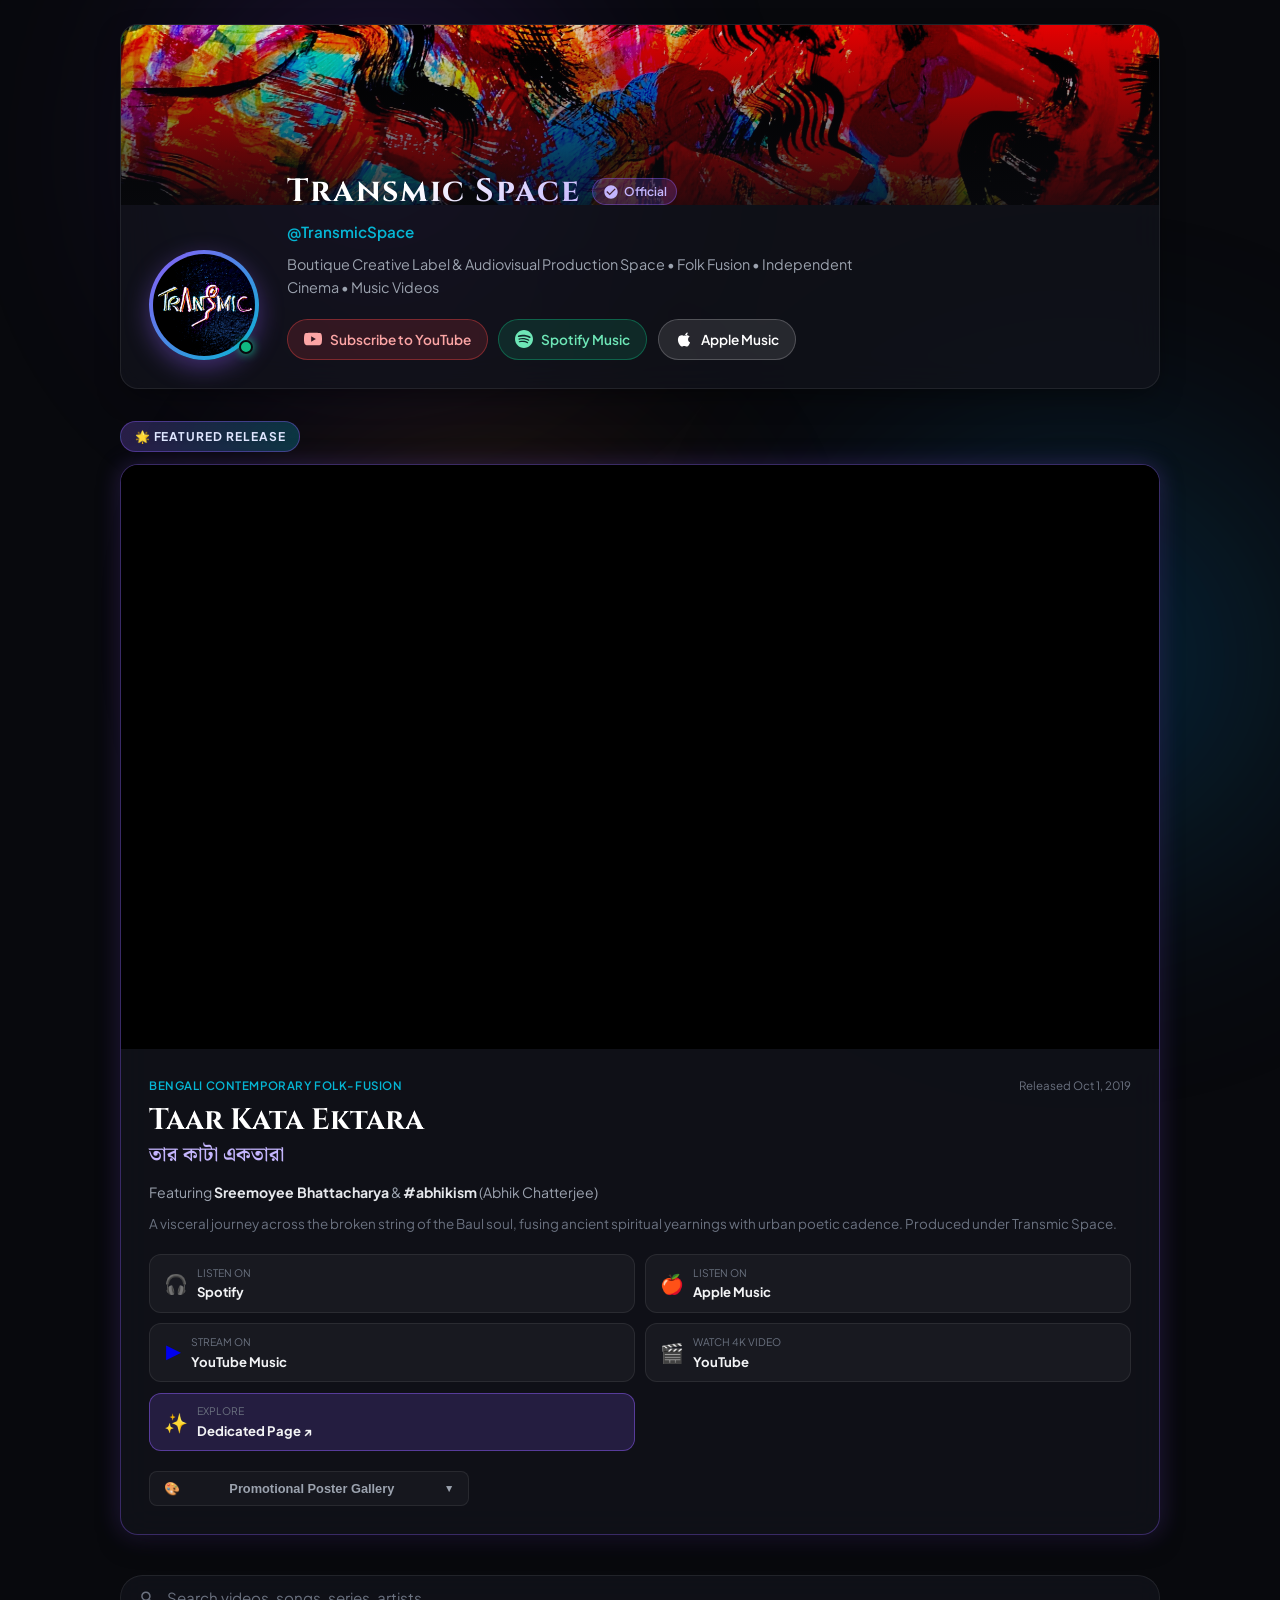
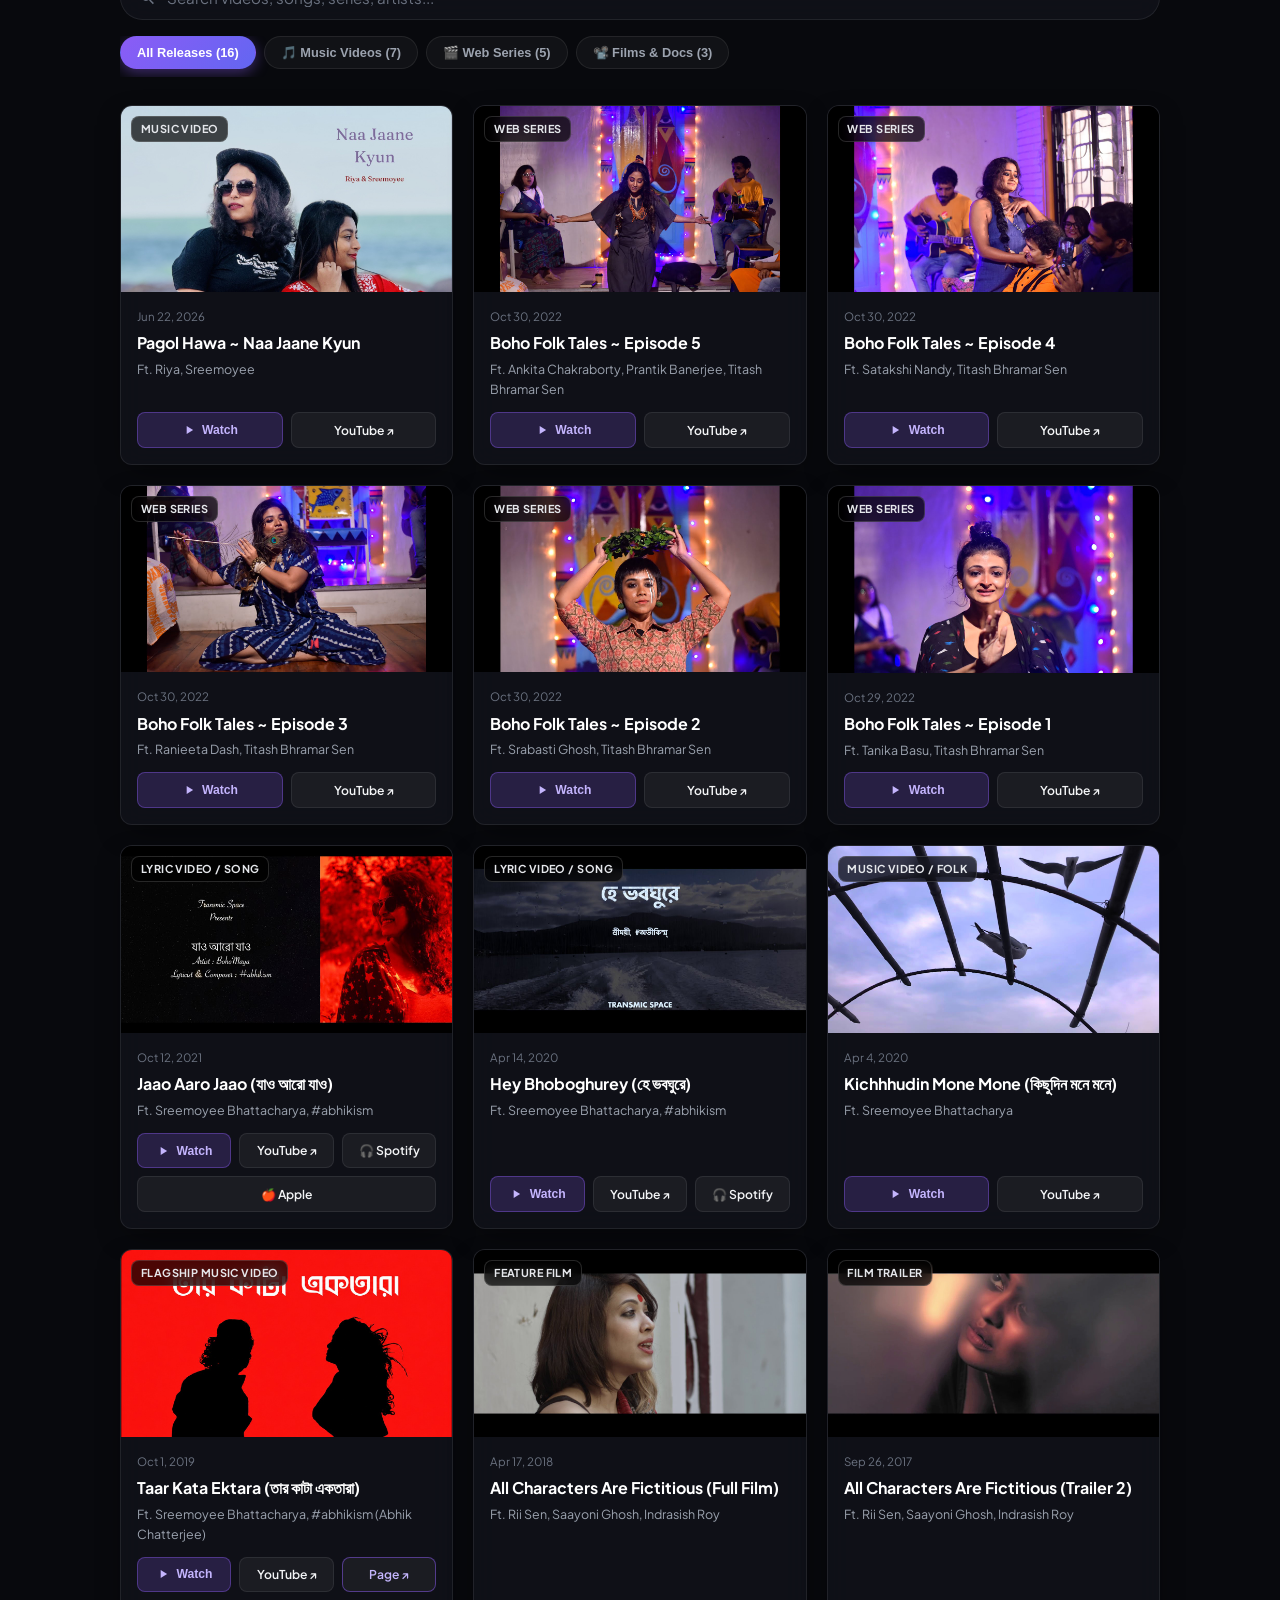
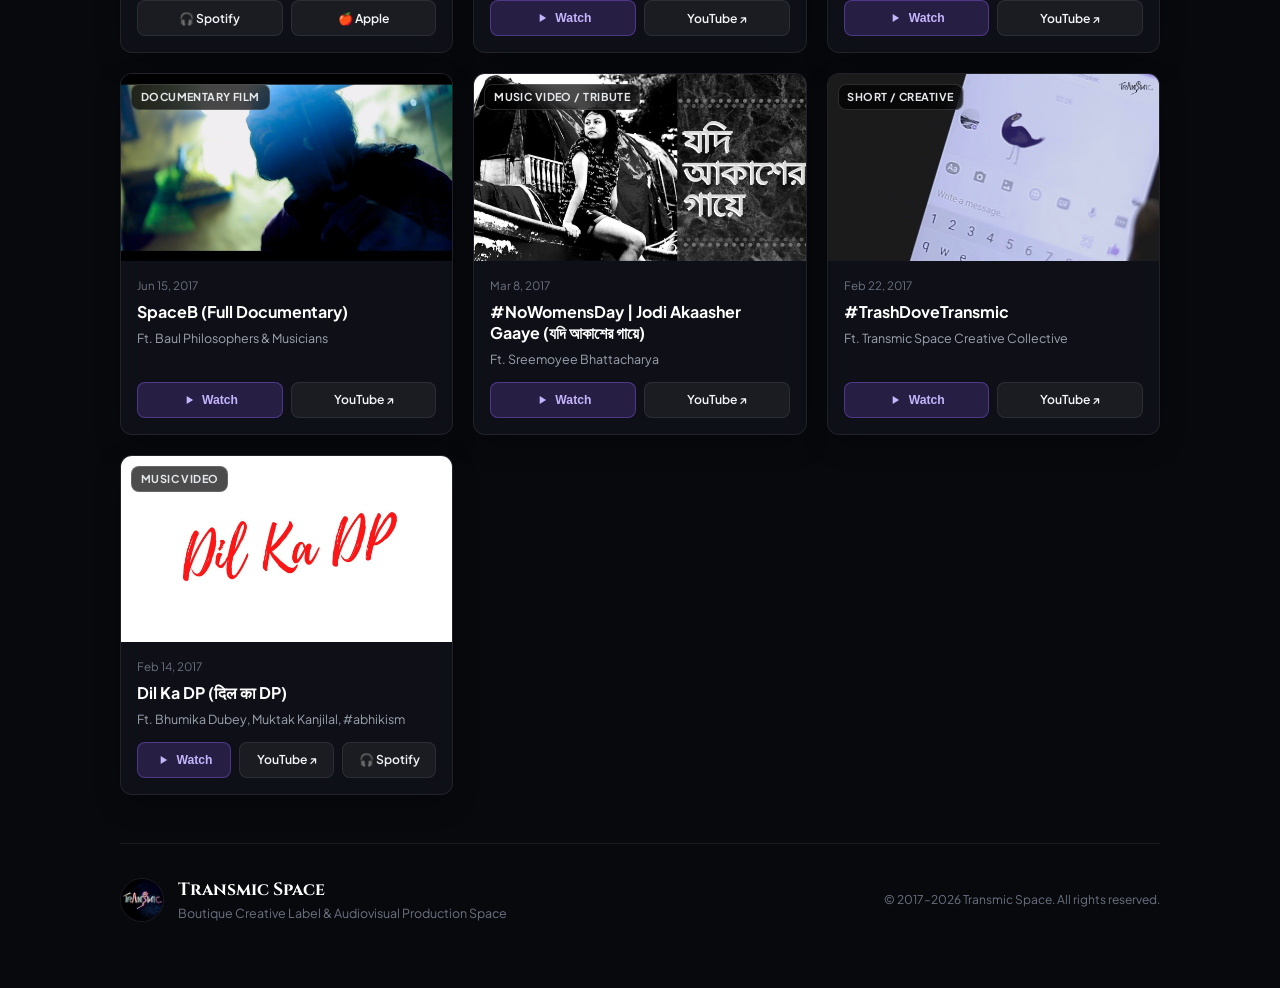
==== commit f0d1ad0c: "feat(ui): update layout to top-down horizontal cinema format, remove lyrics, add dedicated Taar Kata" ====
--- a/index.html
+++ b/index.html
@@ -56,14 +56,6 @@
           <p class="brand-handle">@TransmicSpace</p>
           <p class="brand-bio">
             Boutique Creative Label &amp; Audiovisual Production Space • Folk Fusion • Independent Cinema • Music Videos
-          </p>
-          
-          <div class="badge-cluster">
-            <span class="meta-chip">🎬 16 YouTube Productions</span>
-            <span class="meta-chip">🎵 41 Registered Works</span>
-            <span class="meta-chip">⚖️ IPRS Publisher E-01350235979</span>
-          </div>
-
           <!-- Direct Channel Action Buttons -->
           <div class="quick-links">
             <a href="https://www.youtube.com/@TransmicSpace?sub_confirmation=1" target="_blank" rel="noopener" class="btn btn-yt">
@@ -89,13 +81,13 @@
       </div>
     </header>
 
-    <!-- Flagship Spotlight: Taar Kata Ektara -->
+    <!-- Featured Spotlight: Taar Kata Ektara (Horizontal Top-Down Orientation) -->
     <section class="spotlight-section">
       <div class="section-label">
-        <span class="spotlight-tag">🌟 FLAGSHIP AUDIOVISUAL RELEASE</span>
+        <span class="spotlight-tag">🌟 FEATURED RELEASE</span>
       </div>
       
-      <div class="spotlight-card">
+      <div class="spotlight-card horizontal">
         <div class="spotlight-video-pane">
           <div class="video-embed-wrapper">
             <iframe 
@@ -122,7 +114,7 @@
             A visceral journey across the broken string of the Baul soul, fusing ancient spiritual yearnings with urban poetic cadence. Produced under Transmic Space.
           </p>
           
-          <!-- DSP Buttons Grid -->
+          <!-- DSP & Streaming Buttons Grid -->
           <div class="dsp-grid">
             <a href="https://open.spotify.com/album/1ZcM3i7tq3o5W8lV8lK0m1" target="_blank" rel="noopener" class="dsp-btn dsp-spotify">
               <span class="dsp-icon">🎧</span>
@@ -152,88 +144,22 @@
                 <span class="dsp-name">YouTube</span>
               </div>
             </a>
-          </div>
-
-          <!-- Collapsible Drawers (Lyrics & Poster Art) -->
+            <a href="./taar-kata-ektara/" class="dsp-btn dsp-dedicated" style="border-color: rgba(139, 92, 246, 0.5); background: rgba(139, 92, 246, 0.18);">
+              <span class="dsp-icon">✨</span>
+              <div class="dsp-text">
+                <span class="dsp-action">Explore</span>
+                <span class="dsp-name">Dedicated Page ↗</span>
+              </div>
+            </a>
+          </div>
+
+          <!-- Promotional Poster Gallery Toggle -->
           <div class="interactive-toggles">
-            <button class="toggle-btn" id="btn-toggle-lyrics" onclick="toggleLyrics()">
-              <span class="toggle-icon">📜</span>
-              <span>View Lyrics &amp; English Meaning</span>
-              <span class="chevron">▼</span>
-            </button>
-            <button class="toggle-btn" id="btn-toggle-gallery" onclick="toggleGallery()">
+            <button class="toggle-btn" id="btn-toggle-gallery" onclick="toggleGallery()" style="max-width: 320px;">
               <span class="toggle-icon">🎨</span>
               <span>Promotional Poster Gallery</span>
               <span class="chevron">▼</span>
             </button>
-          </div>
-
-          <!-- Lyrics Drawer Content -->
-          <div class="drawer-content" id="lyrics-drawer">
-            <div class="lyrics-grid">
-              <div class="lyrics-col">
-                <h4>Original Bengali</h4>
-                <p class="lyrics-verse">
-                  বুকের ভেতর চিনচিন করে<br>
-                  আমার আর কি বা করার আছে<br>
-                  শুকনো বাতাস উড়ে এসে<br>
-                  বসেছে আমার জানলার কাছে
-                </p>
-                <p class="lyrics-verse">
-                  একলা আকাশ একলা আমি<br>
-                  একলা নদীর চরে<br>
-                  তার কাটা এক একতারা<br>
-                  সুরে সুরে গান করে
-                </p>
-                <p class="lyrics-verse">
-                  চোখের কোণে ধুলো জমে<br>
-                  মনের ঘরে কান্না<br>
-                  অপেক্ষাতে দিন কেটে যায়<br>
-                  কেউ তো ফিরে আর এলো না<br>
-                  শহুরে ভিড়ে হারিয়ে গেছি<br>
-                  নিজের ছায়া নিজেই খুঁজি<br>
-                  ভুল সুরের এই নাট্যমঞ্চে<br>
-                  সত্যি মিথ্যা কোথায় বুঝি
-                </p>
-                <p class="lyrics-verse">
-                  তার ছিঁড়েছে সুর তো আছে<br>
-                  মন বাউলের গান<br>
-                  দূর দিগন্তে মিলিয়ে যায়<br>
-                  ভাঙা বুকের টান
-                </p>
-              </div>
-              <div class="lyrics-col">
-                <h4>English Translation</h4>
-                <p class="lyrics-verse">
-                  There is a sharp, subtle ache inside my chest,<br>
-                  What more can I possibly do?<br>
-                  A dry breeze comes blowing in,<br>
-                  And settles beside my window sill.
-                </p>
-                <p class="lyrics-verse">
-                  The lonely sky, and lonely me,<br>
-                  Alone upon the riverbank.<br>
-                  A broken-stringed ektara<br>
-                  Still pours out melodies in song.
-                </p>
-                <p class="lyrics-verse">
-                  Dust gathers in the corners of my eyes,<br>
-                  Weeping resides within the chamber of the mind.<br>
-                  Days pass in endless waiting,<br>
-                  Yet no one ever returns.<br>
-                  Lost inside the urban rush,<br>
-                  Searching for my own lingering shadow,<br>
-                  On this stage of dissonant notes,<br>
-                  How can I tell what is real from what is illusion?
-                </p>
-                <p class="lyrics-verse">
-                  The string has snapped, yet the resonance endures,<br>
-                  The song of the wanderer soul inside.<br>
-                  Melts into the distant horizon,<br>
-                  The eternal yearning of a fractured heart.
-                </p>
-              </div>
-            </div>
           </div>
 
           <!-- Poster Gallery Drawer Content -->
@@ -272,7 +198,6 @@
           <button class="filter-tab" data-filter="Music Videos" onclick="setFilter('Music Videos')">🎵 Music Videos (7)</button>
           <button class="filter-tab" data-filter="Web Series" onclick="setFilter('Web Series')">🎬 Web Series (5)</button>
           <button class="filter-tab" data-filter="Films & Documentaries" onclick="setFilter('Films & Documentaries')">📽️ Films &amp; Docs (3)</button>
-          <button class="filter-tab" data-filter="Publishing Repertoire" onclick="setFilter('Publishing Repertoire')">💿 Repertoire (41 Works)</button>
         </div>
       </div>
 
@@ -293,8 +218,7 @@
           </div>
         </div>
         <div class="footer-legal">
-          <p>CISAC / IPI Entity: <code>01350235979</code> | IPRS Registered Publisher</p>
-          <p>© 2017–2026 Transmic Space. All rights reserved. Mirrored on GitHub.</p>
+          <p>© 2017–2026 Transmic Space. All rights reserved.</p>
         </div>
       </div>
     </footer>
--- a/style.css
+++ b/style.css
@@ -353,14 +353,59 @@
   flex-direction: column;
 }
 
-@media (min-width: 900px) {
-  .spotlight-card {
+/* Horizontal format: Video on TOP (full width for maximum screen space), Info BELOW */
+.spotlight-card.horizontal {
+  flex-direction: column;
+}
+
+.spotlight-card.horizontal .spotlight-video-pane {
+  width: 100%;
+  flex: none;
+  background: #000;
+}
+
+.spotlight-card.horizontal .video-embed-wrapper {
+  position: relative;
+  width: 100%;
+  padding-bottom: 56.25%; /* 16:9 Aspect Ratio */
+  height: 0;
+}
+
+.spotlight-card.horizontal .spotlight-content {
+  width: 100%;
+  padding: 1.75rem;
+}
+
+/* Vertical format: Side-by-side on desktop, stacked on mobile */
+.spotlight-card.vertical {
+  flex-direction: column;
+}
+
+@media (min-width: 800px) {
+  .spotlight-card.vertical {
     flex-direction: row;
   }
+
+  .spotlight-card.vertical .spotlight-video-pane {
+    flex: 0 0 380px;
+    max-width: 42%;
+    background: #000;
+  }
+
+  .spotlight-card.vertical .video-embed-wrapper {
+    position: relative;
+    width: 100%;
+    padding-bottom: 177.78%; /* 9:16 Vertical Video */
+    height: 0;
+  }
+
+  .spotlight-card.vertical .spotlight-content {
+    flex: 1 1 58%;
+    padding: 1.75rem;
+  }
 }
 
 .spotlight-video-pane {
-  flex: 1 1 50%;
   background: #000;
   display: flex;
   align-items: center;
@@ -369,7 +414,7 @@
 .video-embed-wrapper {
   position: relative;
   width: 100%;
-  padding-bottom: 56.25%; /* 16:9 Aspect Ratio */
+  padding-bottom: 56.25%;
   height: 0;
 }
 
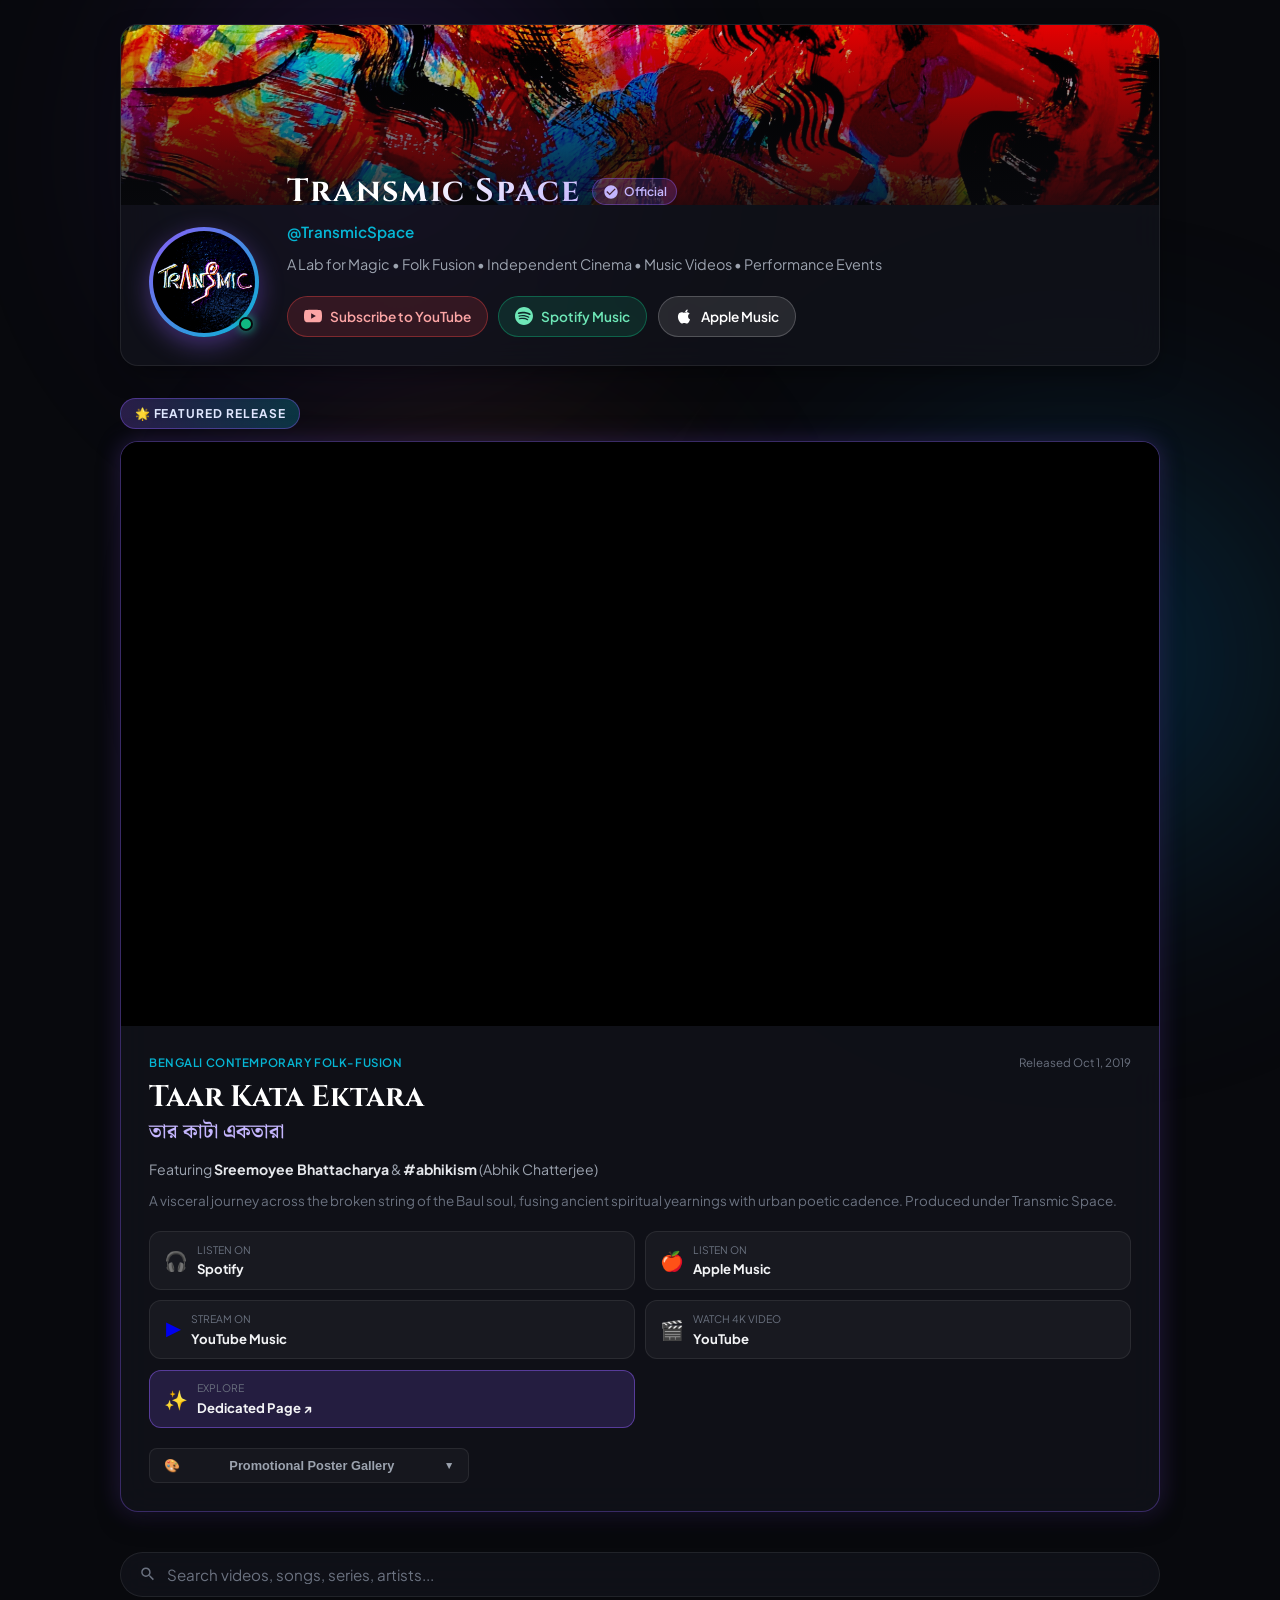
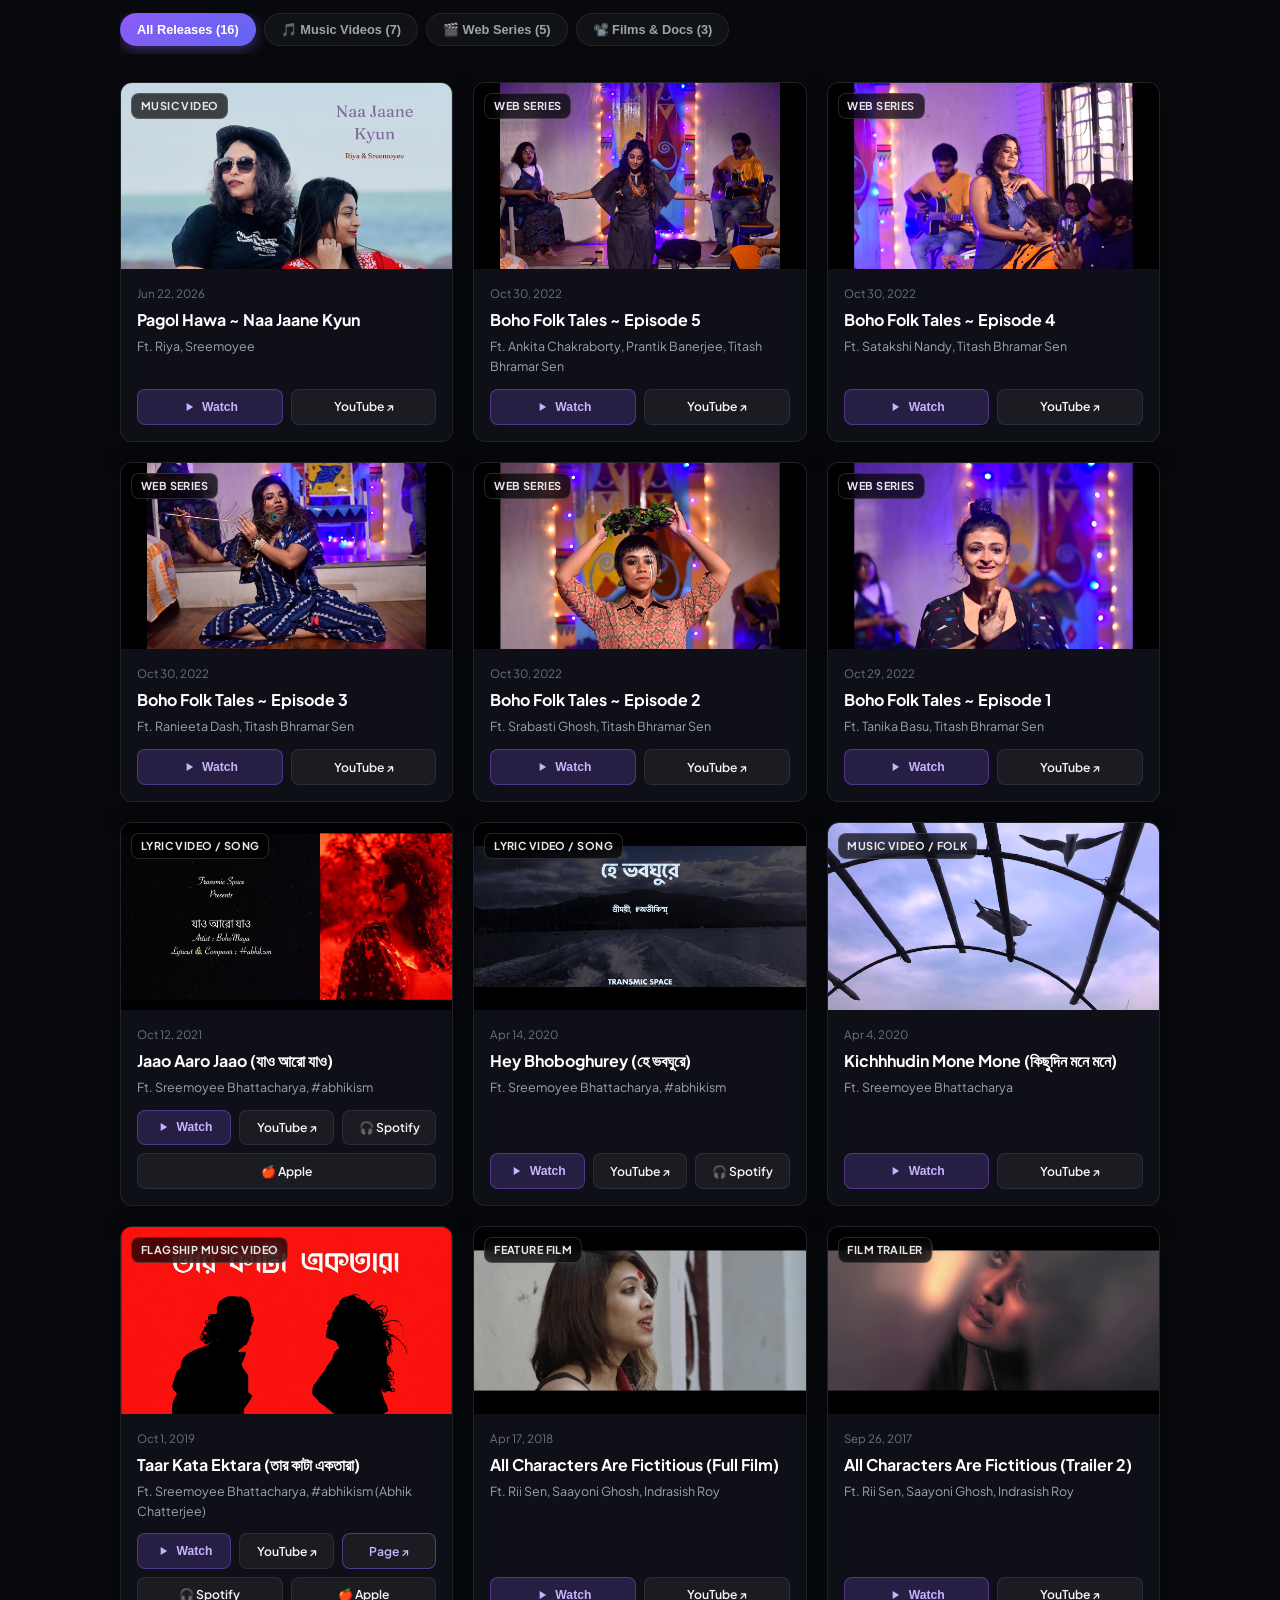
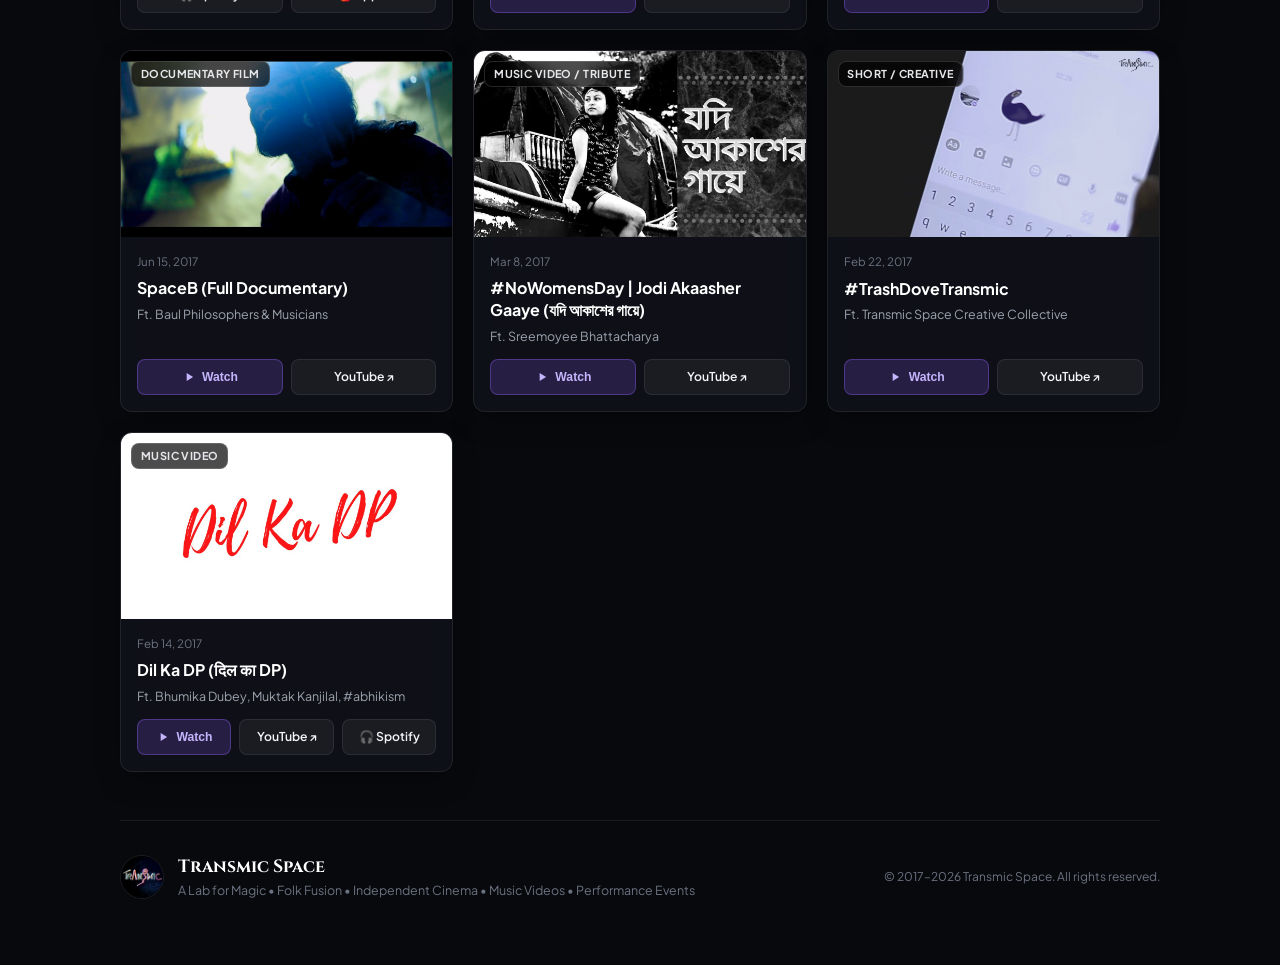
==== commit 65aa7293: "docs(transmic): update global description to 'A Lab for Magic' with 'Performance Events' in bio, foo" ====
--- a/index.html
+++ b/index.html
@@ -4,12 +4,12 @@
   <meta charset="UTF-8">
   <meta name="viewport" content="width=device-width, initial-scale=1.0">
   <title>Transmic Space — Official Creative Hub & Catalog</title>
-  <meta name="description" content="Transmic Space official audiovisual hub, music videos, web series, and independent cinema. Home of Taar Kata Ektara, Boho Folk Tales, and folk-fusion productions.">
+  <meta name="description" content="Transmic Space — A Lab for Magic • Folk Fusion • Independent Cinema • Music Videos • Performance Events. Home of Taar Kata Ektara, Boho Folk Tales, and folk-fusion productions.">
   
   <!-- OpenGraph / Social Media -->
   <meta property="og:type" content="website">
   <meta property="og:title" content="Transmic Space — Official Creative Hub">
-  <meta property="og:description" content="Audiovisual productions, folk-fusion music videos, web series, and independent cinema from Transmic Space.">
+  <meta property="og:description" content="Transmic Space: A Lab for Magic • Folk Fusion • Independent Cinema • Music Videos • Performance Events.">
   <meta property="og:image" content="./03_ASSETS/03_IMAGES/Channel_Branding/transmic_space_banner.jpg">
   
   <!-- Favicon -->
@@ -55,7 +55,8 @@
           </div>
           <p class="brand-handle">@TransmicSpace</p>
           <p class="brand-bio">
-            Boutique Creative Label &amp; Audiovisual Production Space • Folk Fusion • Independent Cinema • Music Videos
+            A Lab for Magic • Folk Fusion • Independent Cinema • Music Videos • Performance Events
+          </p>
           <!-- Direct Channel Action Buttons -->
           <div class="quick-links">
             <a href="https://www.youtube.com/@TransmicSpace?sub_confirmation=1" target="_blank" rel="noopener" class="btn btn-yt">
@@ -214,7 +215,7 @@
           <img src="./03_ASSETS/03_IMAGES/Channel_Branding/transmic_space_logo.png" alt="Transmic Space" class="footer-logo">
           <div>
             <h3>Transmic Space</h3>
-            <p>Boutique Creative Label &amp; Audiovisual Production Space</p>
+            <p>A Lab for Magic • Folk Fusion • Independent Cinema • Music Videos • Performance Events</p>
           </div>
         </div>
         <div class="footer-legal">
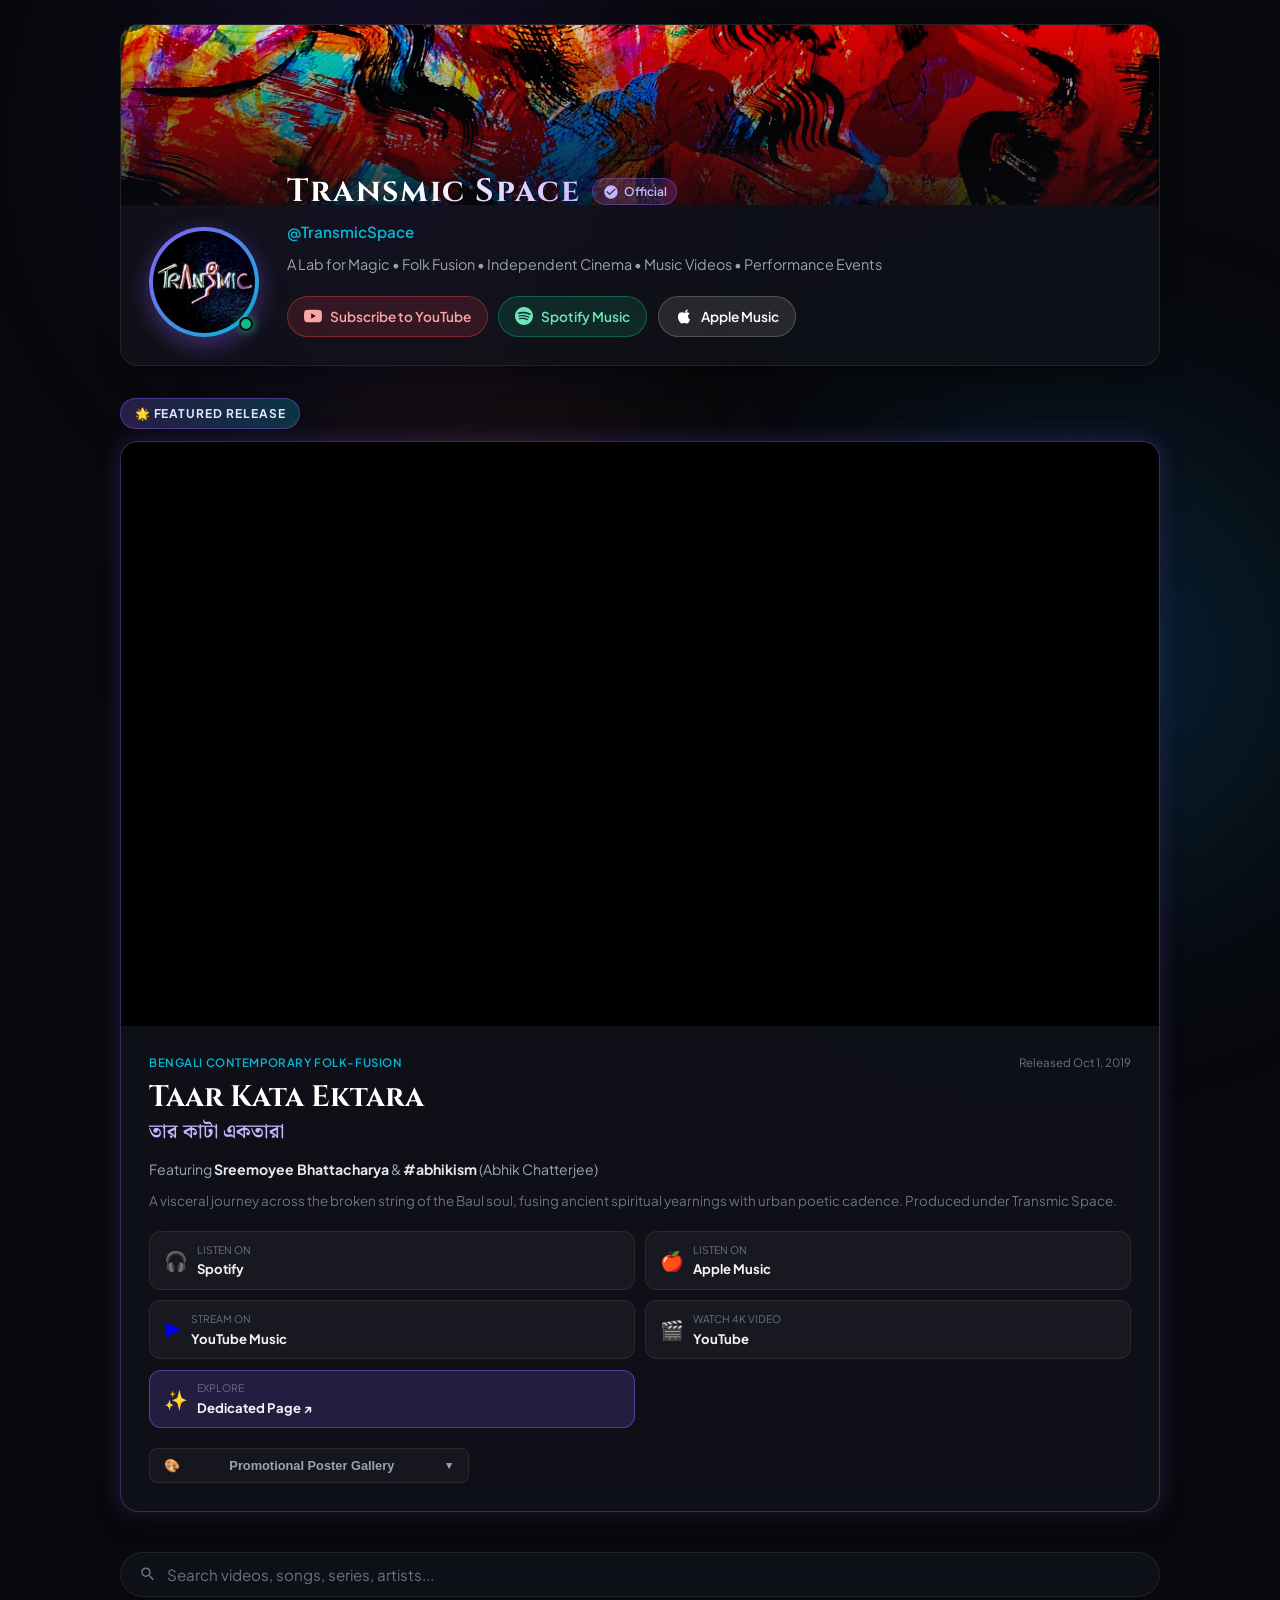
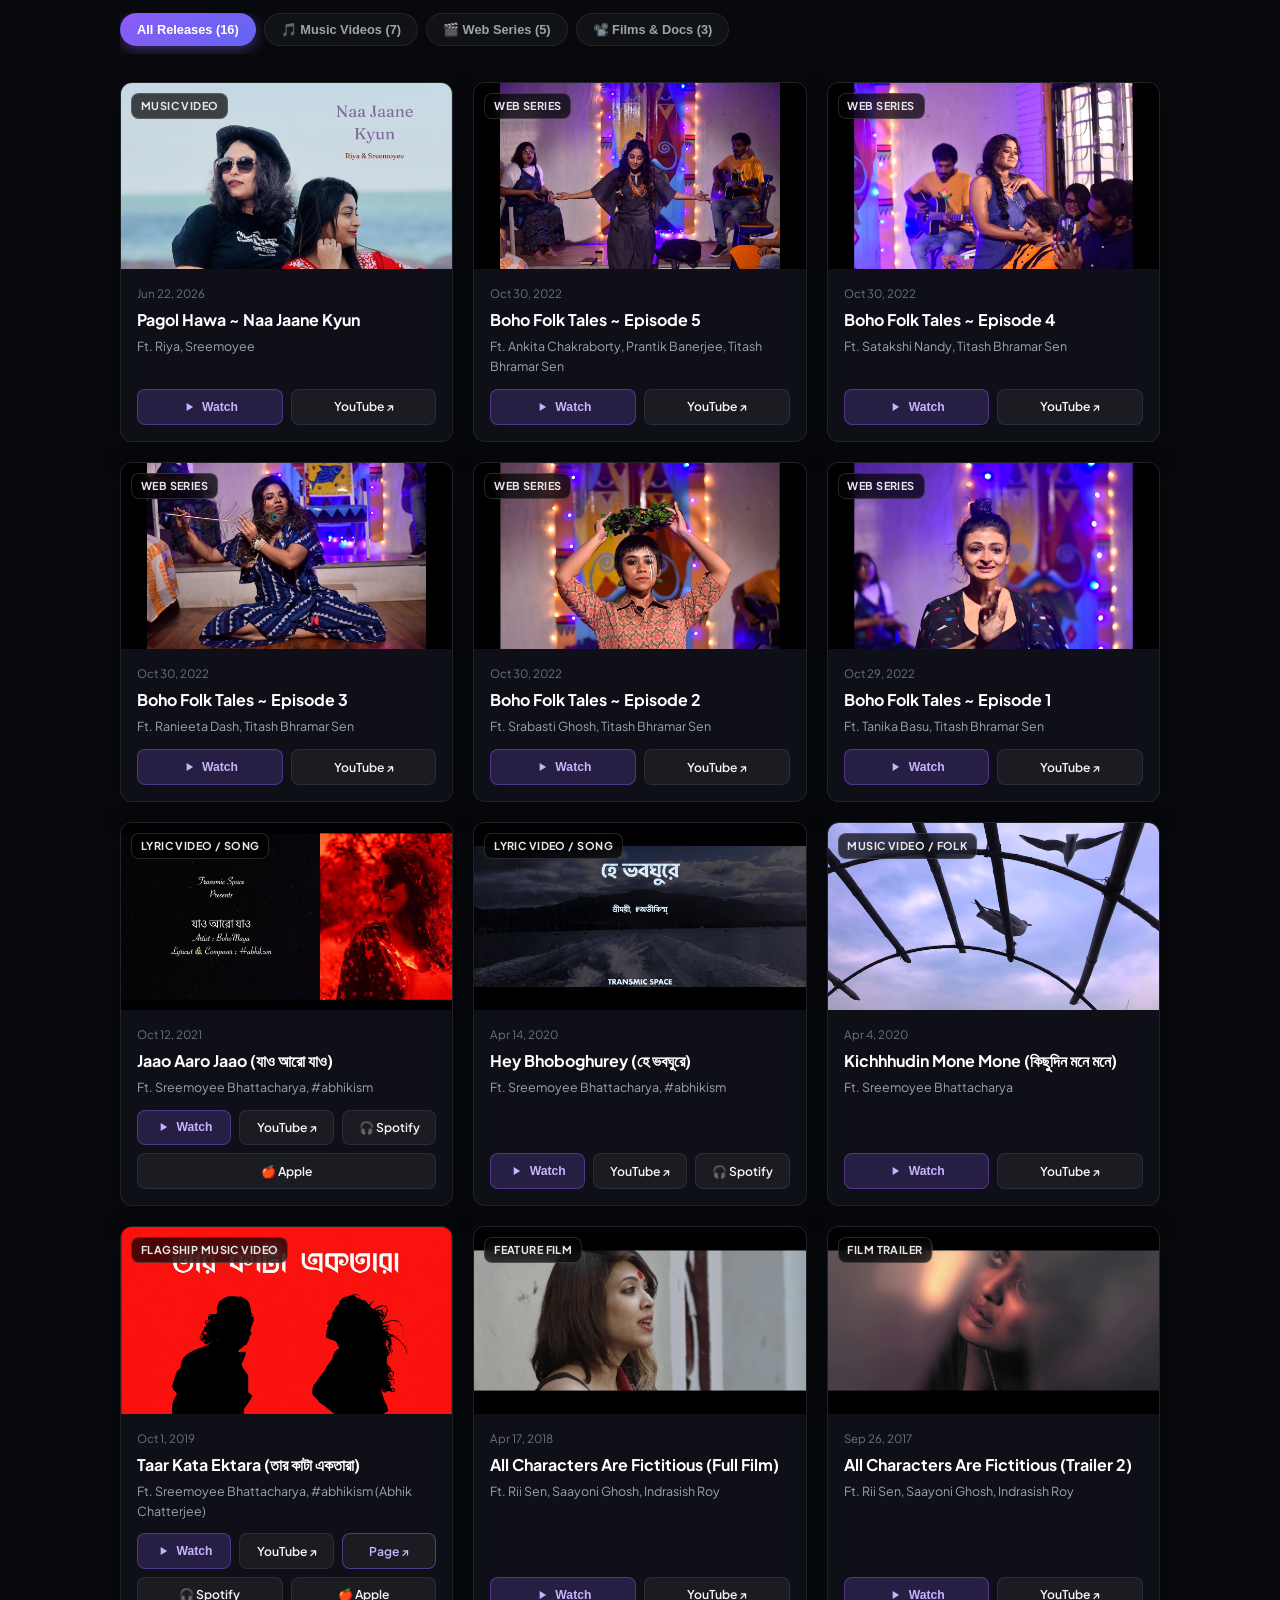
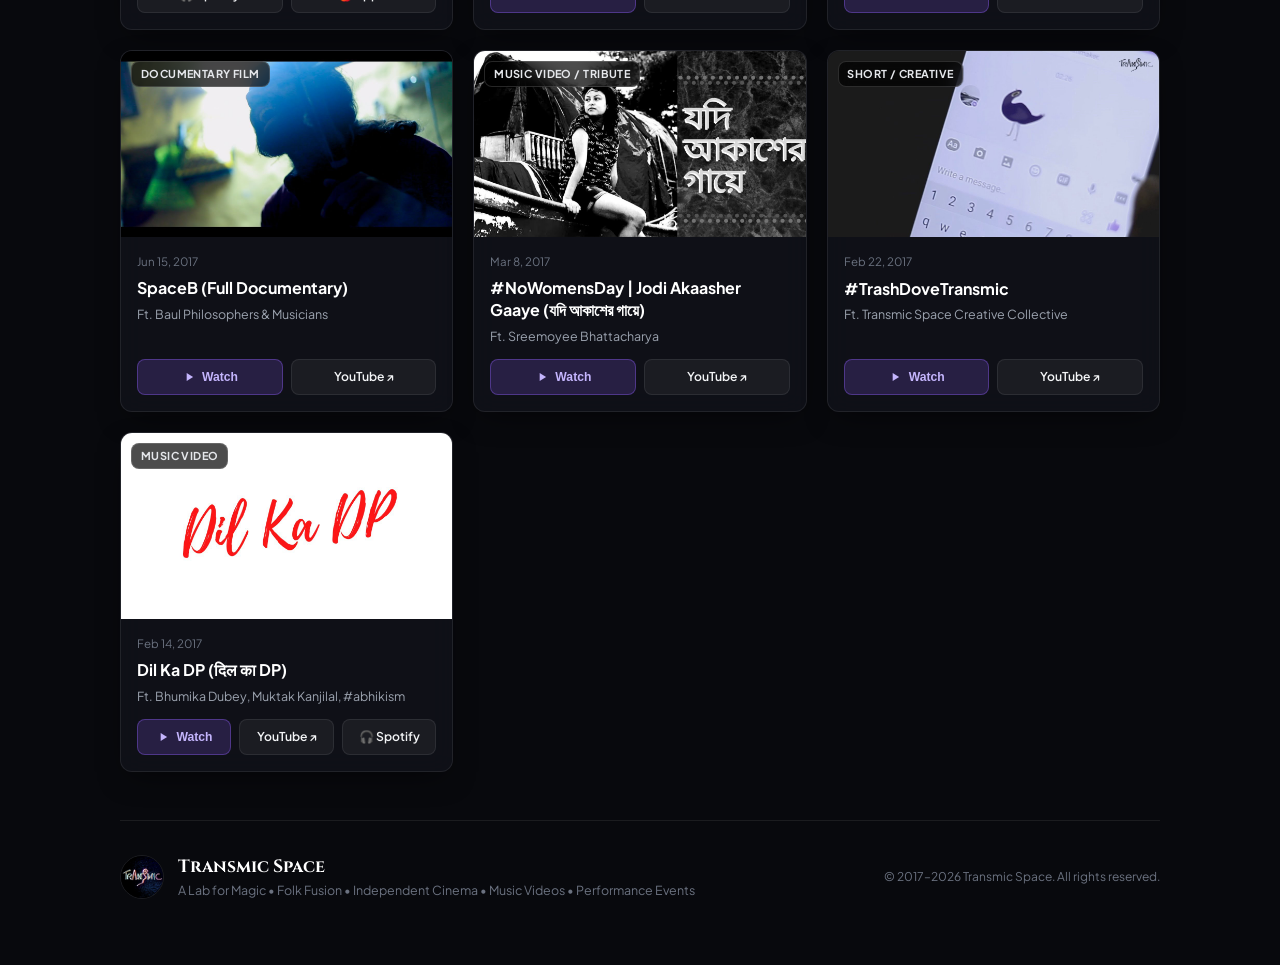
==== commit 36c76ea1: "Optimize channel logo: deploy 13.5KB 2x Retina WebP avatar, 64px favicon, and vector SVG brandmark" ====
--- a/index.html
+++ b/index.html
@@ -13,7 +13,7 @@
   <meta property="og:image" content="./03_ASSETS/03_IMAGES/Channel_Branding/transmic_space_banner.jpg">
   
   <!-- Favicon -->
-  <link rel="icon" type="image/png" href="./03_ASSETS/03_IMAGES/Channel_Branding/transmic_space_logo.png">
+  <link rel="icon" type="image/png" href="./03_ASSETS/03_IMAGES/Channel_Branding/favicon.png">
   
   <!-- Fonts -->
   <link rel="preconnect" href="https://fonts.googleapis.com">
@@ -39,7 +39,7 @@
       
       <div class="profile-card">
         <div class="avatar-ring">
-          <img src="./03_ASSETS/03_IMAGES/Channel_Branding/transmic_space_logo.png" alt="Transmic Space Logo" class="profile-avatar">
+          <img src="./03_ASSETS/03_IMAGES/Channel_Branding/transmic_space_logo.webp" alt="Transmic Space Logo" class="profile-avatar" width="110" height="110">
           <span class="pulse-indicator"></span>
         </div>
         
@@ -212,7 +212,7 @@
     <footer class="site-footer">
       <div class="footer-content">
         <div class="footer-brand">
-          <img src="./03_ASSETS/03_IMAGES/Channel_Branding/transmic_space_logo.png" alt="Transmic Space" class="footer-logo">
+          <img src="./03_ASSETS/03_IMAGES/Channel_Branding/transmic_space_logo.webp" alt="Transmic Space" class="footer-logo" width="36" height="36">
           <div>
             <h3>Transmic Space</h3>
             <p>A Lab for Magic • Folk Fusion • Independent Cinema • Music Videos • Performance Events</p>
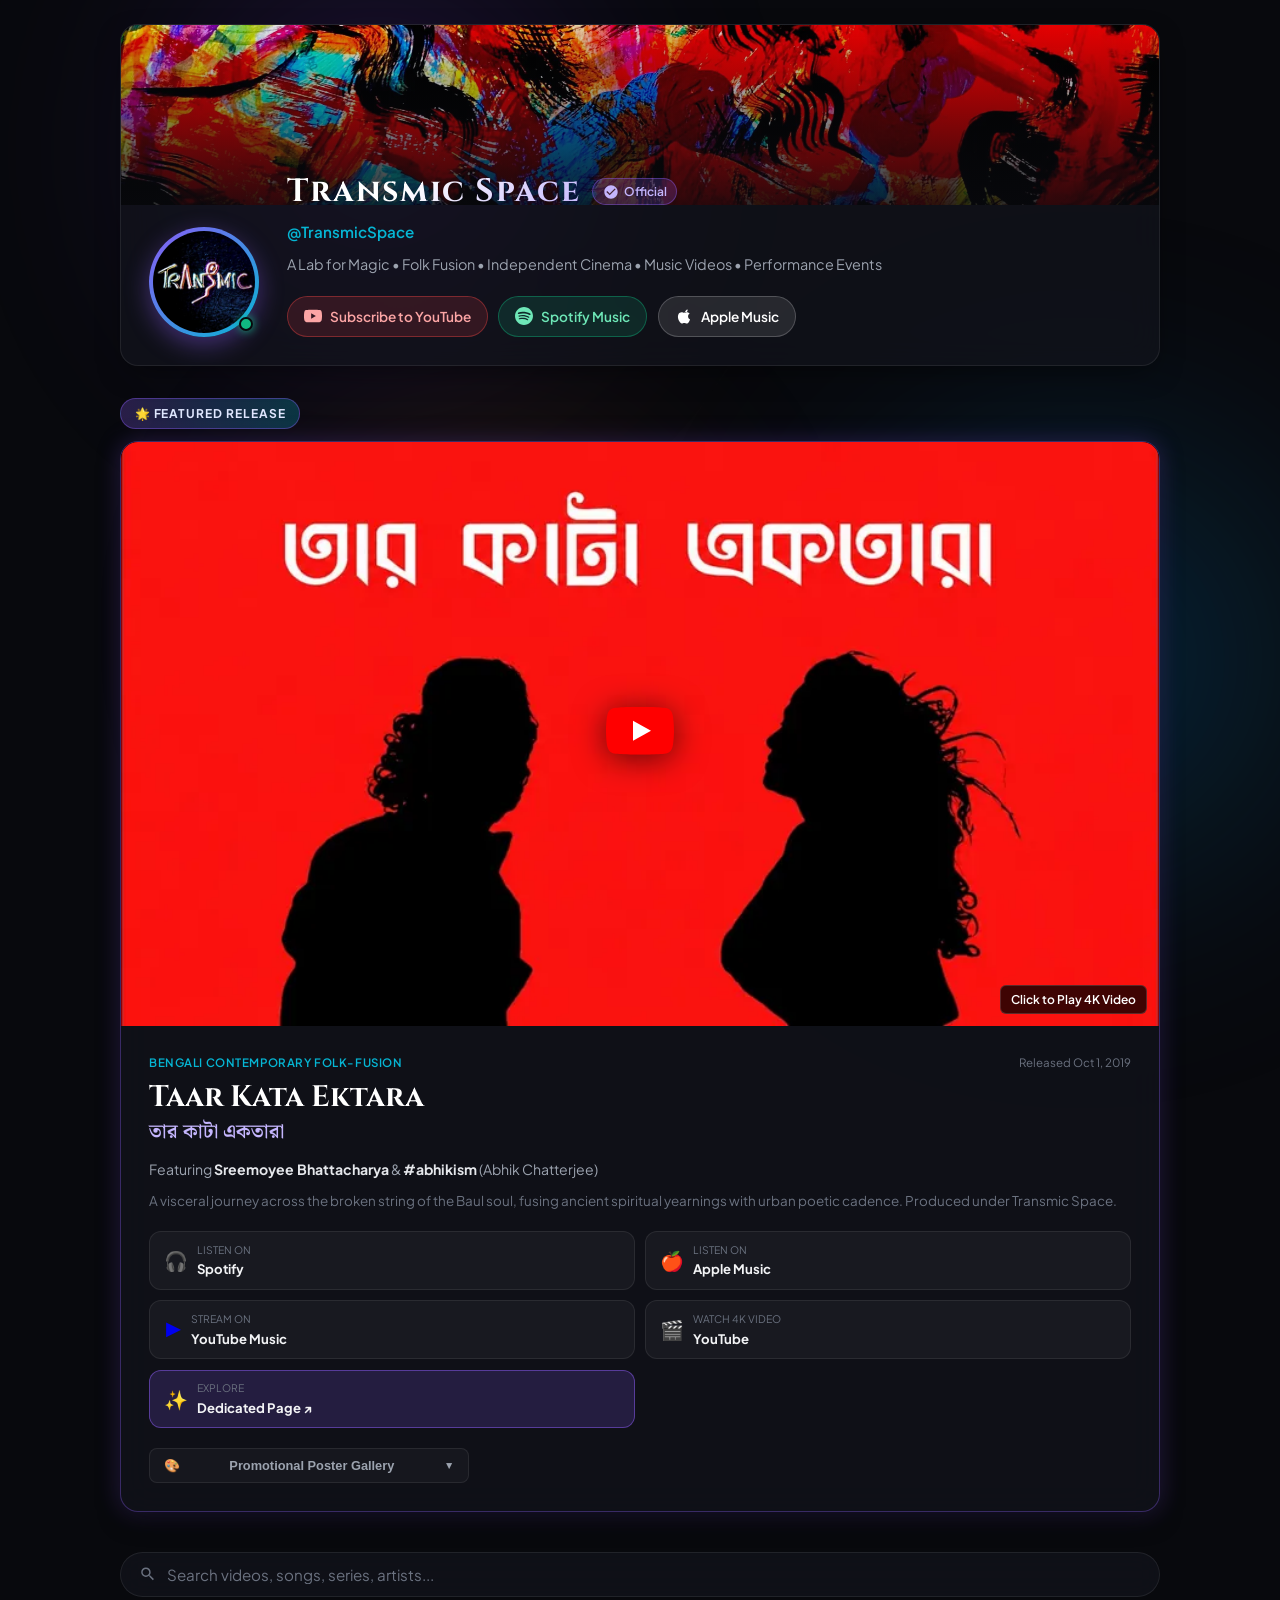
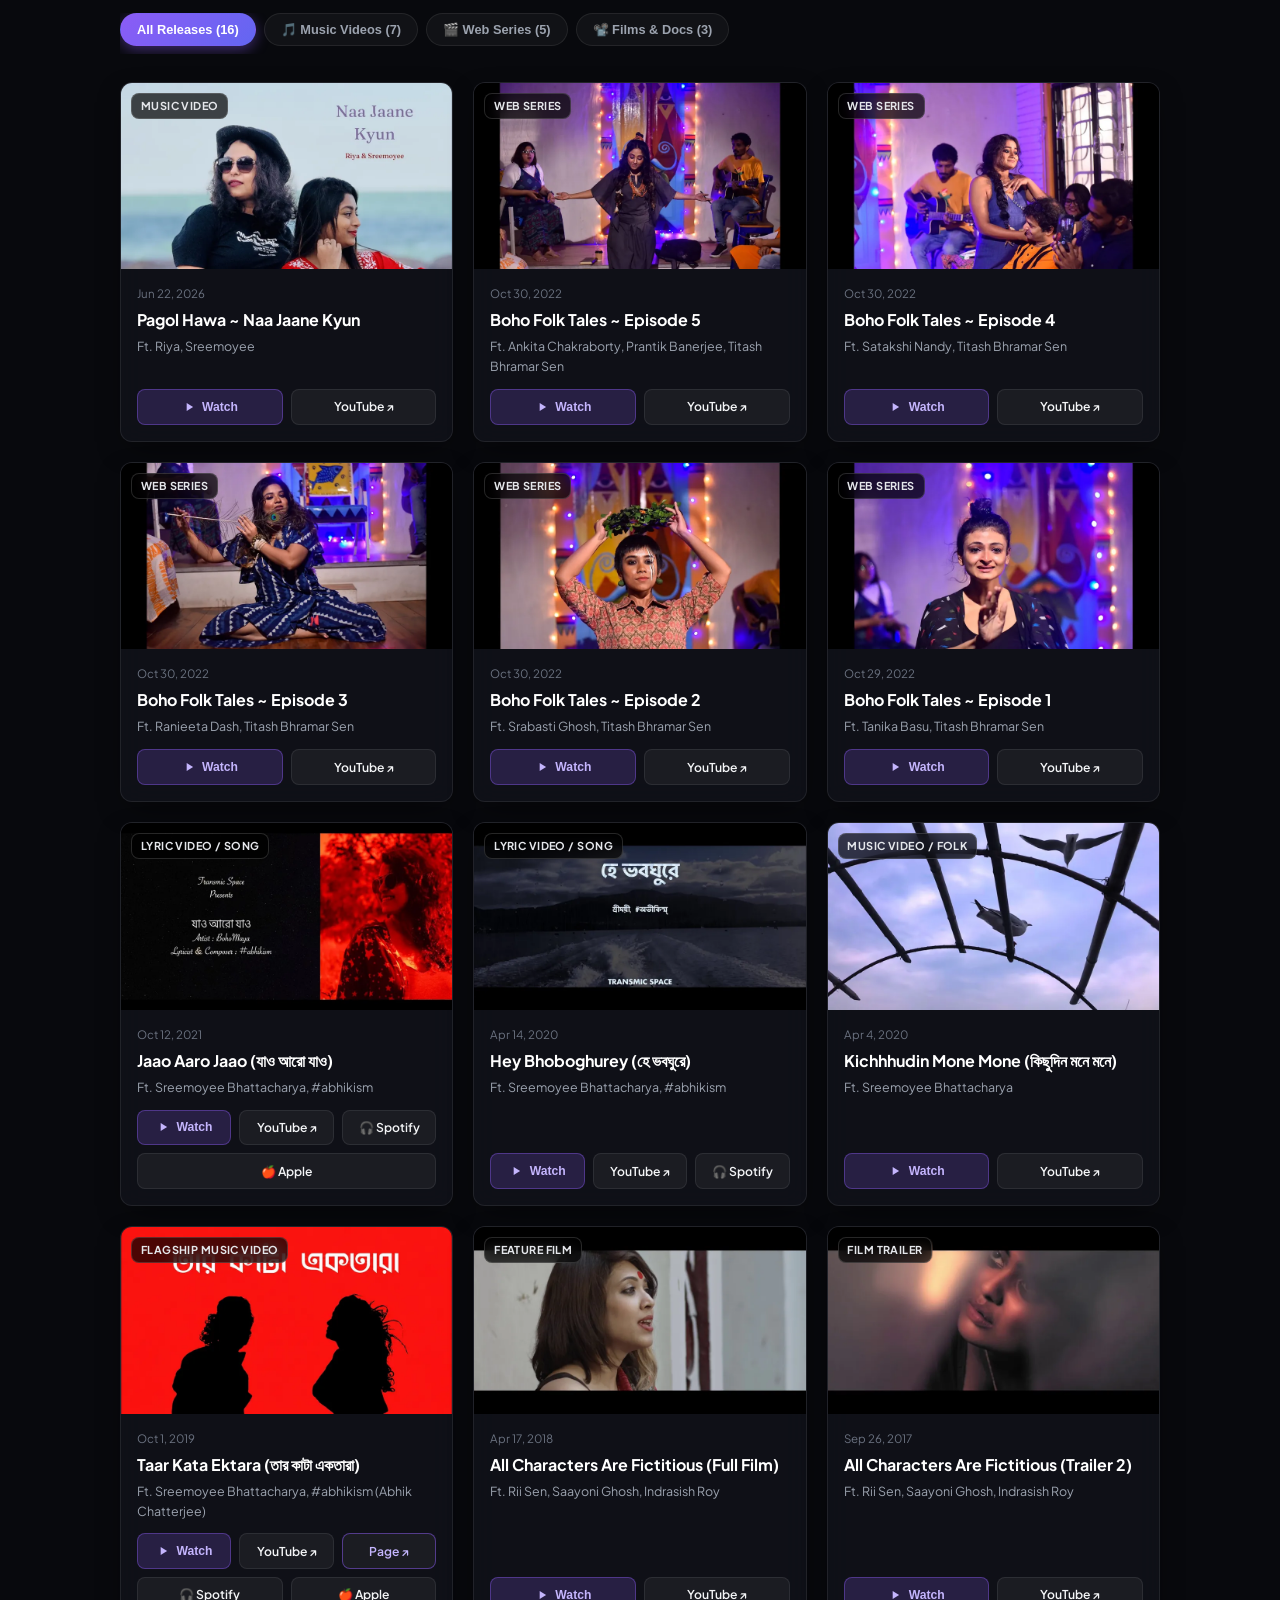
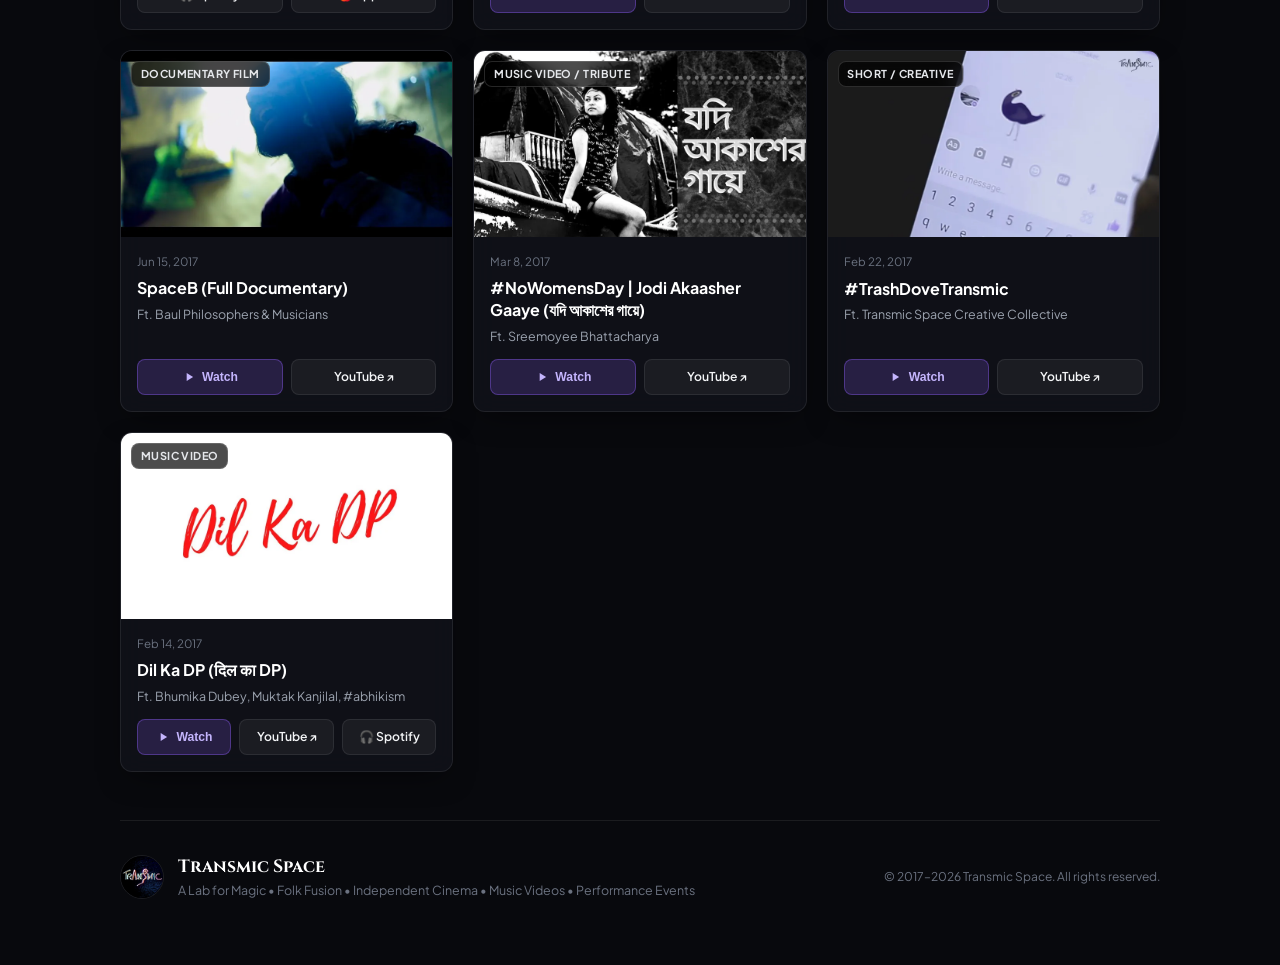
==== commit 82d997ca: "perf(web): deploy Lite YouTube Facade, Skeleton Shimmer, and Universal WebP asset suite (banner, 16 " ====
--- a/index.html
+++ b/index.html
@@ -14,6 +14,11 @@
   
   <!-- Favicon -->
   <link rel="icon" type="image/png" href="./03_ASSETS/03_IMAGES/Channel_Branding/favicon.png">
+
+  <!-- Performance Preload & Preconnect -->
+  <link rel="preload" as="image" href="./03_ASSETS/03_IMAGES/Channel_Branding/transmic_space_banner.webp" type="image/webp">
+  <link rel="dns-prefetch" href="https://www.youtube.com">
+  <link rel="preconnect" href="https://www.youtube.com" crossorigin>
   
   <!-- Fonts -->
   <link rel="preconnect" href="https://fonts.googleapis.com">
@@ -33,7 +38,10 @@
     <!-- Top Channel Banner -->
     <header class="channel-header">
       <div class="banner-container">
-        <img src="./03_ASSETS/03_IMAGES/Channel_Branding/transmic_space_banner.jpg" alt="Transmic Space Channel Banner" class="banner-img">
+        <picture>
+          <source srcset="./03_ASSETS/03_IMAGES/Channel_Branding/transmic_space_banner.webp" type="image/webp">
+          <img src="./03_ASSETS/03_IMAGES/Channel_Branding/transmic_space_banner.jpg" alt="Transmic Space Channel Banner" class="banner-img" width="1920" height="1080" fetchpriority="high">
+        </picture>
         <div class="banner-overlay"></div>
       </div>
       
@@ -90,14 +98,15 @@
       
       <div class="spotlight-card horizontal">
         <div class="spotlight-video-pane">
-          <div class="video-embed-wrapper">
-            <iframe 
-              src="https://www.youtube.com/embed/_PXjXY4ZAB8?enablejsapi=1&origin=https://se7enxt.github.io" 
-              title="Taar Kata Ektara Official Video" 
-              frameborder="0" 
-              allow="accelerometer; autoplay; clipboard-write; encrypted-media; gyroscope; picture-in-picture; web-share" 
-              allowfullscreen>
-            </iframe>
+          <div class="video-embed-wrapper lite-youtube-facade" id="spotlightFacade" onclick="loadSpotlightPlayer('_PXjXY4ZAB8')" onkeydown="if(event.key==='Enter'||event.key===' ')loadSpotlightPlayer('_PXjXY4ZAB8')" role="button" tabindex="0" aria-label="Play Taar Kata Ektara official 4K music video">
+            <img src="./03_ASSETS/03_IMAGES/Thumbnails/10__PXjXY4ZAB8_Taar_Kata_Ektara__তর_কট_একতর.webp" alt="Taar Kata Ektara Video Preview" class="facade-poster" width="854" height="480">
+            <div class="facade-play-btn" aria-hidden="true">
+              <svg viewBox="0 0 68 48" width="68" height="48">
+                <path class="play-bg" d="M66.52 7.74c-.78-2.93-2.49-5.41-5.42-6.19C55.79.13 34 0 34 0S12.21.13 6.9 1.55c-2.93.78-4.63 3.26-5.42 6.19C.06 13.05 0 24 0 24s.06 10.95 1.48 16.26c.78 2.93 2.49 5.41 5.42 6.19C12.21 47.87 34 48 34 48s21.79-.13 27.1-1.55c2.93-.78 4.64-3.26 5.42-6.19C67.94 34.95 68 24 68 24s-.06-10.95-1.48-16.26z" fill="#ff0000"/>
+                <path d="M45 24L27 14v20" fill="#ffffff"/>
+              </svg>
+            </div>
+            <span class="facade-badge">Click to Play 4K Video</span>
           </div>
         </div>
         
@@ -167,15 +176,15 @@
           <div class="drawer-content" id="gallery-drawer">
             <div class="posters-grid">
               <div class="poster-item">
-                <img src="./03_ASSETS/03_IMAGES/Taar_Kata_Ektara/poster_crimson_noir.png" alt="Crimson Noir Master Edition" onclick="openLightbox(this.src)">
+                <img src="./03_ASSETS/03_IMAGES/Taar_Kata_Ektara/poster_crimson_noir.webp" alt="Crimson Noir Master Edition" onclick="openLightbox(this.src)" loading="lazy" width="800" height="1000">
                 <span>Crimson Noir Master</span>
               </div>
               <div class="poster-item">
-                <img src="./03_ASSETS/03_IMAGES/Taar_Kata_Ektara/poster_silver_mist.png" alt="Silver Mist Edition" onclick="openLightbox(this.src)">
+                <img src="./03_ASSETS/03_IMAGES/Taar_Kata_Ektara/poster_silver_mist.webp" alt="Silver Mist Edition" onclick="openLightbox(this.src)" loading="lazy" width="800" height="1000">
                 <span>Silver Mist Edition</span>
               </div>
               <div class="poster-item">
-                <img src="./03_ASSETS/03_IMAGES/Taar_Kata_Ektara/poster_minimalist_a24.png" alt="Minimalist A24 Edition" onclick="openLightbox(this.src)">
+                <img src="./03_ASSETS/03_IMAGES/Taar_Kata_Ektara/poster_minimalist_a24.webp" alt="Minimalist A24 Edition" onclick="openLightbox(this.src)" loading="lazy" width="800" height="1000">
                 <span>Minimalist A24 Edition</span>
               </div>
             </div>
@@ -202,9 +211,40 @@
         </div>
       </div>
 
-      <!-- Video Grid Container -->
+      <!-- Video Grid Container with Instant Skeleton Placeholders -->
       <div class="cards-grid" id="releasesGrid">
-        <!-- Rendered via JavaScript -->
+        <article class="release-card skeleton-card">
+          <div class="card-thumb-wrap skeleton-box"></div>
+          <div class="card-body">
+            <div class="skeleton-line skeleton-date"></div>
+            <div class="skeleton-line skeleton-title"></div>
+            <div class="skeleton-line skeleton-artist"></div>
+          </div>
+        </article>
+        <article class="release-card skeleton-card">
+          <div class="card-thumb-wrap skeleton-box"></div>
+          <div class="card-body">
+            <div class="skeleton-line skeleton-date"></div>
+            <div class="skeleton-line skeleton-title"></div>
+            <div class="skeleton-line skeleton-artist"></div>
+          </div>
+        </article>
+        <article class="release-card skeleton-card">
+          <div class="card-thumb-wrap skeleton-box"></div>
+          <div class="card-body">
+            <div class="skeleton-line skeleton-date"></div>
+            <div class="skeleton-line skeleton-title"></div>
+            <div class="skeleton-line skeleton-artist"></div>
+          </div>
+        </article>
+        <article class="release-card skeleton-card">
+          <div class="card-thumb-wrap skeleton-box"></div>
+          <div class="card-body">
+            <div class="skeleton-line skeleton-date"></div>
+            <div class="skeleton-line skeleton-title"></div>
+            <div class="skeleton-line skeleton-artist"></div>
+          </div>
+        </article>
       </div>
     </main>
 
--- a/style.css
+++ b/style.css
@@ -1151,3 +1151,112 @@
   color: var(--accent-cyan);
   font-family: monospace;
 }
+
+/* ==========================================================================
+   PERFORMANCE SUITE: Lite YouTube Facade & Skeleton Loading
+   ========================================================================== */
+
+/* Lite YouTube Facade */
+.lite-youtube-facade {
+  cursor: pointer;
+  background-color: #000;
+  display: block;
+}
+
+.lite-youtube-facade .facade-poster {
+  position: absolute;
+  top: 0;
+  left: 0;
+  width: 100%;
+  height: 100%;
+  object-fit: cover;
+  transition: opacity 0.3s ease, transform 0.4s ease;
+}
+
+.lite-youtube-facade:hover .facade-poster {
+  transform: scale(1.03);
+  opacity: 0.92;
+}
+
+.lite-youtube-facade .facade-play-btn {
+  position: absolute;
+  top: 50%;
+  left: 50%;
+  transform: translate(-50%, -50%);
+  z-index: 2;
+  filter: drop-shadow(0 4px 16px rgba(0, 0, 0, 0.6));
+  transition: transform 0.25s cubic-bezier(0.34, 1.56, 0.64, 1), filter 0.25s ease;
+}
+
+.lite-youtube-facade:hover .facade-play-btn {
+  transform: translate(-50%, -50%) scale(1.15);
+  filter: drop-shadow(0 6px 24px rgba(255, 0, 0, 0.7));
+}
+
+.lite-youtube-facade .facade-badge {
+  position: absolute;
+  bottom: 12px;
+  right: 12px;
+  background: rgba(0, 0, 0, 0.75);
+  backdrop-filter: blur(8px);
+  color: #fff;
+  font-size: 0.75rem;
+  font-weight: 600;
+  padding: 4px 10px;
+  border-radius: 6px;
+  border: 1px solid rgba(255, 255, 255, 0.15);
+  z-index: 2;
+  pointer-events: none;
+}
+
+.lite-youtube-facade.playing .facade-poster,
+.lite-youtube-facade.playing .facade-play-btn,
+.lite-youtube-facade.playing .facade-badge {
+  display: none;
+}
+
+/* Skeleton Loading Shimmer for Releases Grid */
+@keyframes skeleton-shimmer {
+  0% { background-position: -200% 0; }
+  100% { background-position: 200% 0; }
+}
+
+.skeleton-card {
+  pointer-events: none;
+  min-height: 280px;
+}
+
+.skeleton-box, .skeleton-line {
+  background: linear-gradient(90deg, rgba(255, 255, 255, 0.03) 25%, rgba(255, 255, 255, 0.08) 50%, rgba(255, 255, 255, 0.03) 75%);
+  background-size: 200% 100%;
+  animation: skeleton-shimmer 1.5s infinite;
+  border-radius: 6px;
+}
+
+.skeleton-box {
+  width: 100%;
+  height: 100%;
+}
+
+.skeleton-line {
+  height: 12px;
+  margin-bottom: 8px;
+}
+
+.skeleton-date {
+  width: 32%;
+  height: 10px;
+  margin-bottom: 10px;
+}
+
+.skeleton-title {
+  width: 85%;
+  height: 18px;
+  margin-bottom: 10px;
+}
+
+.skeleton-artist {
+  width: 55%;
+  height: 12px;
+}
+
